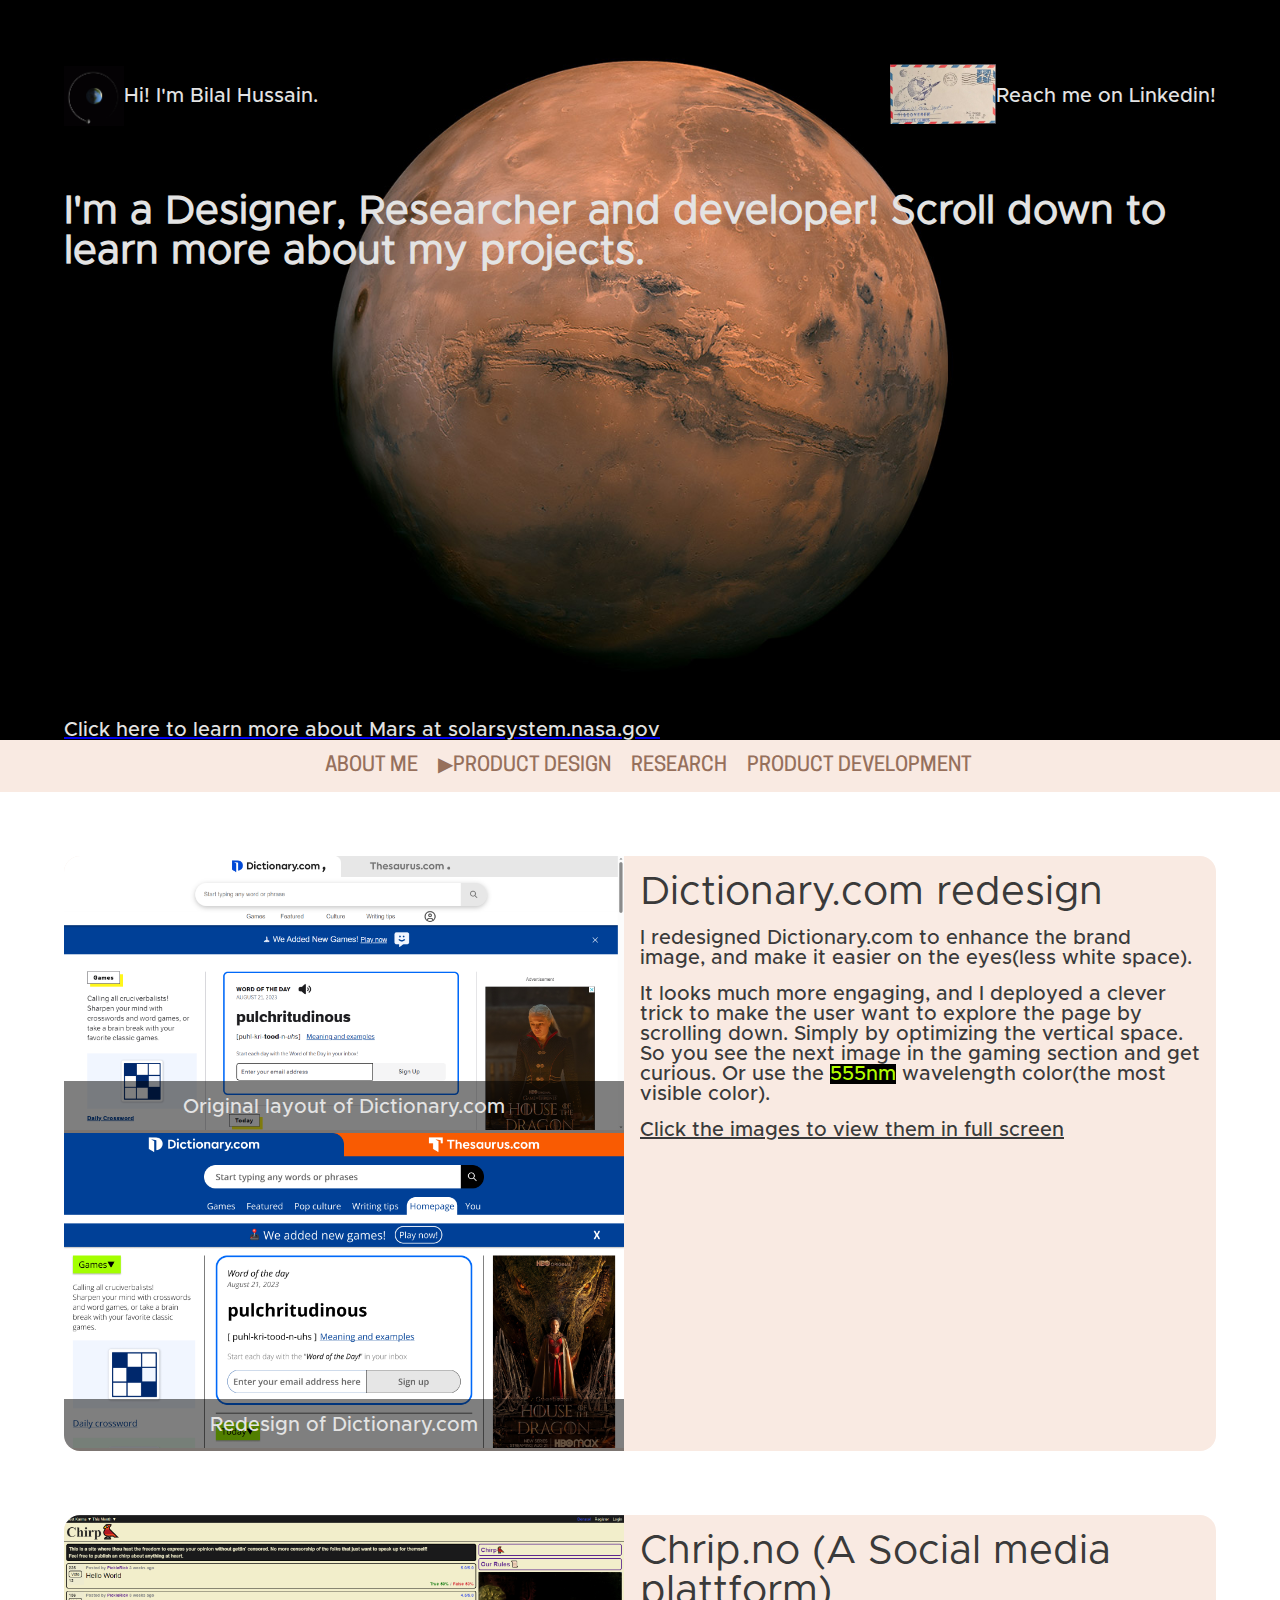
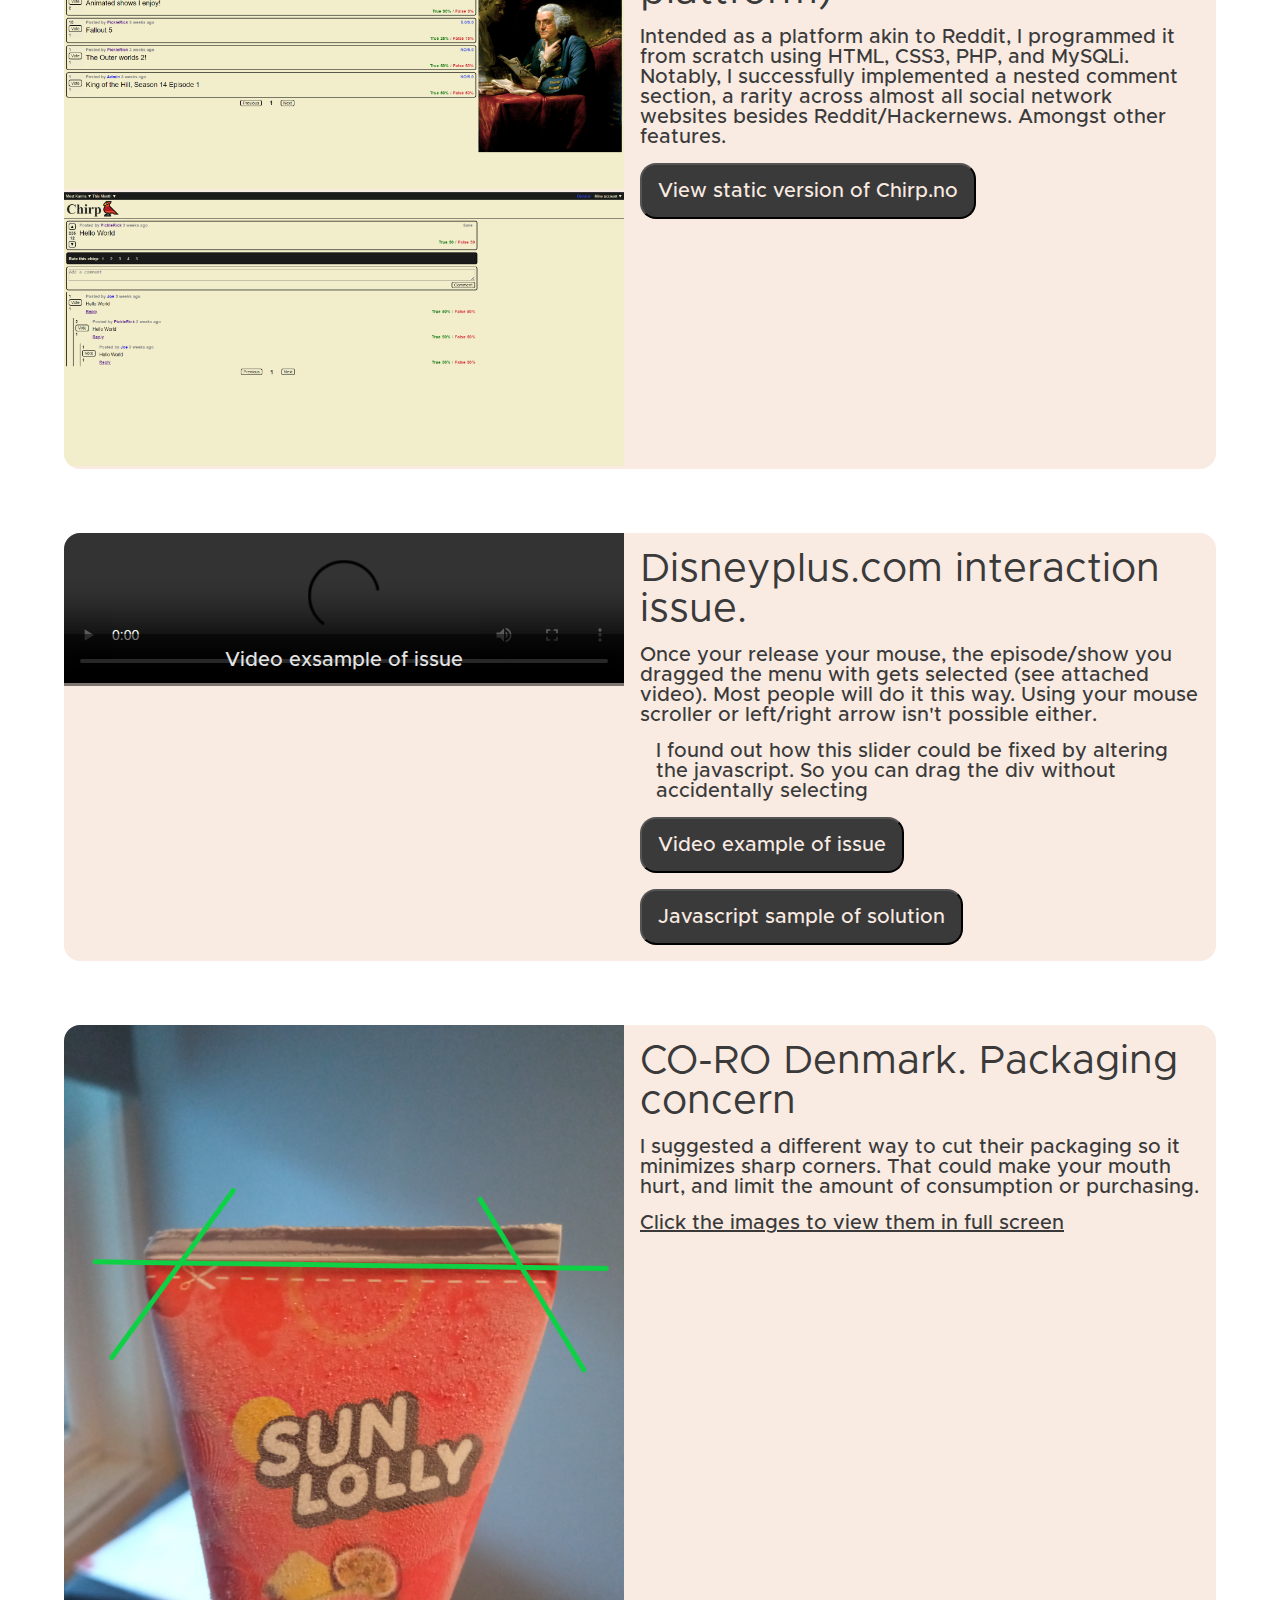
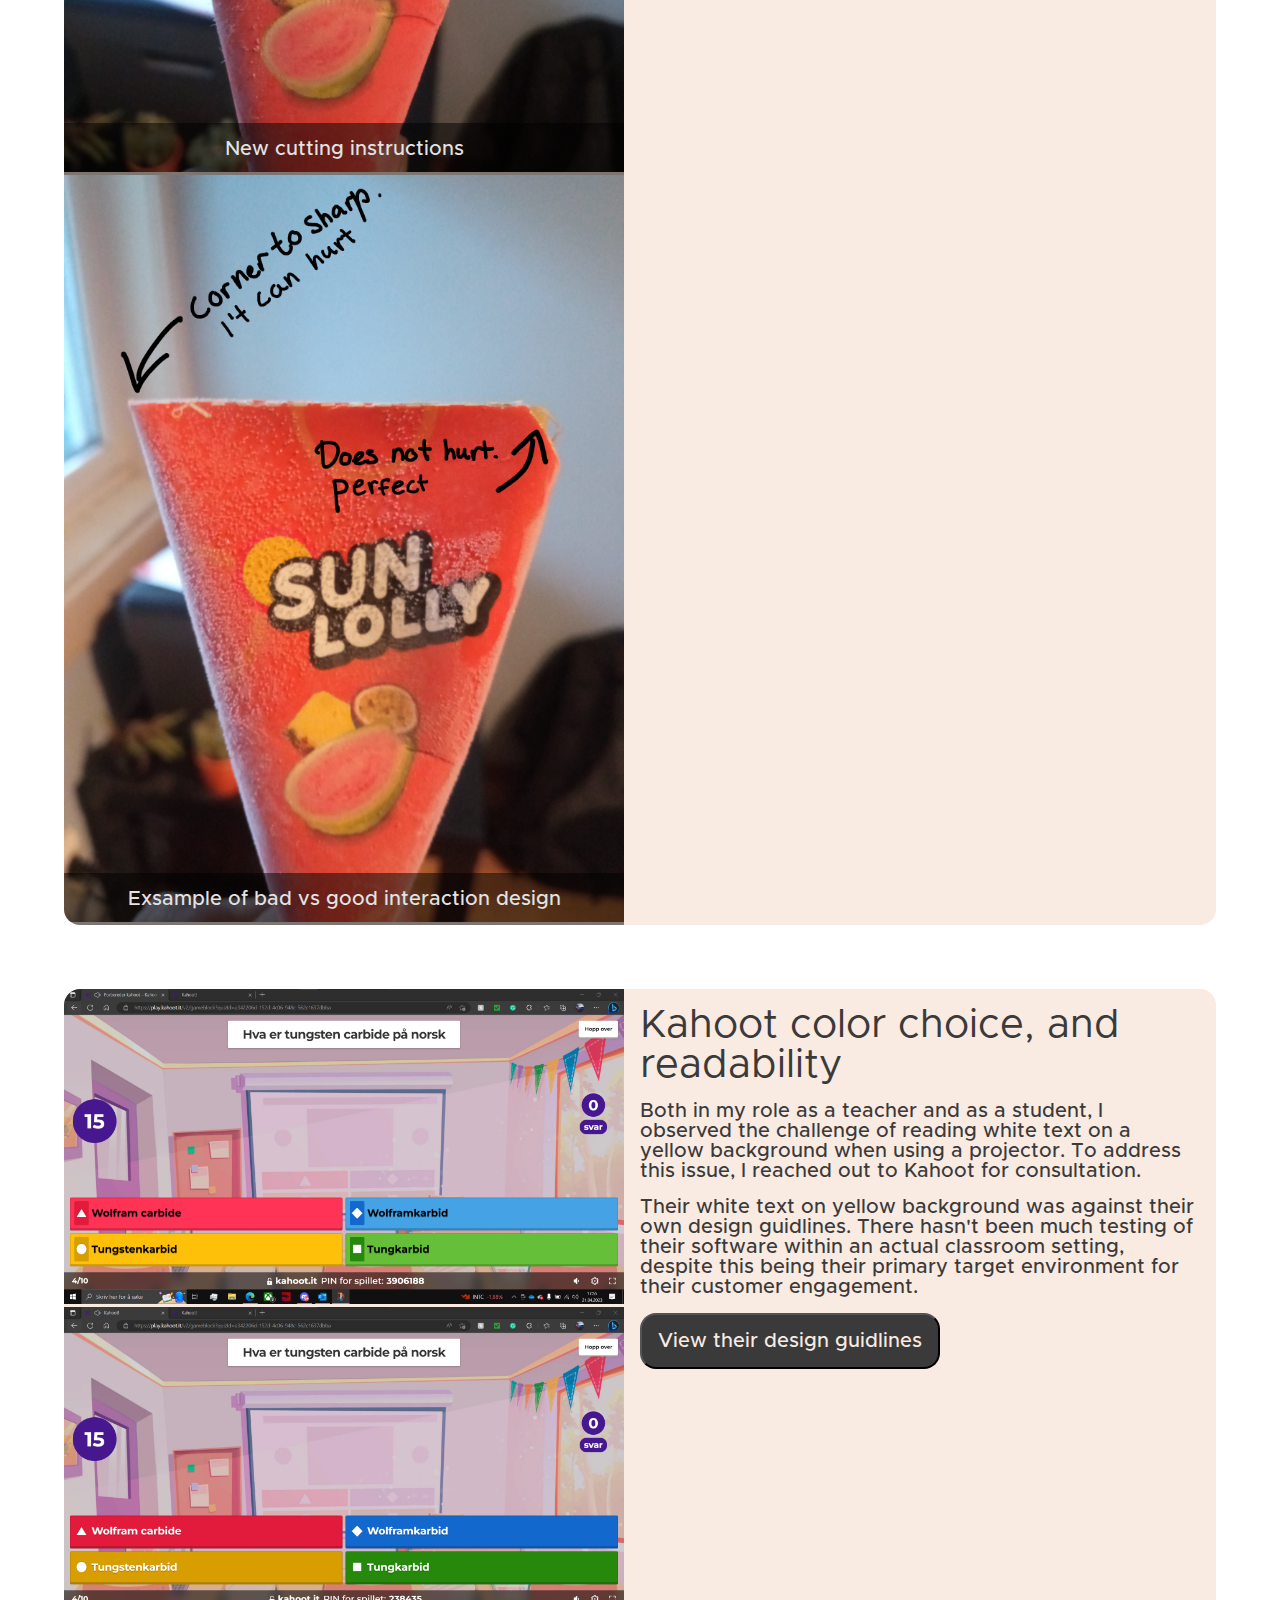
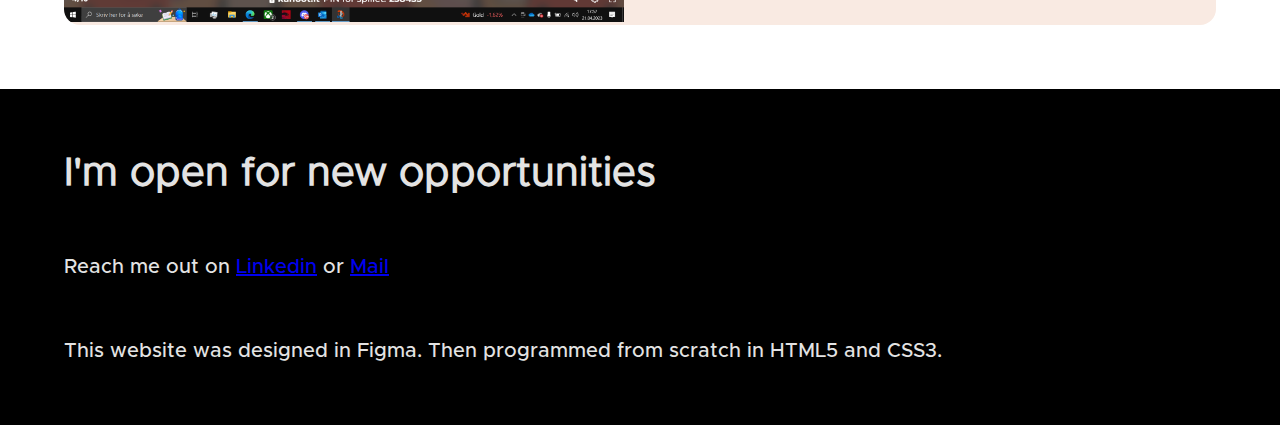
==== ProductDesign/index.html @ 2092c47c "Add files via upload" ====
<!DOCTYPE html>

<html>
    <head>
        <title>Bilal Hussain • Designer, Researcher and developer!</title>

        <link rel="icon" href="../img/S.svg" alt="Smart inc Logo"/>
        <meta name="viewport" content="width=device-width, initial-scale=1.0">
        <link href="../style/style1.css" rel="stylesheet" type="text/css">
    </head>

    <body>

        <!-- desktop -->

        <section class="mars">
            <img  class="mars" src="../img/marshero.jpg">
            <div class="greet">
                <a href="https://solarsystem.nasa.gov/planets/mars/overview/">
                    <p class="inf">Click here to learn more about Mars at solarsystem.nasa.gov</p>
                </a>
            </div>
            <nav class="menu">
                <ul class="inline">
                    <li class="inline"><a href="../index.html">About me</a></li>
                    <li class="inline"><a href="../ProductDesign/index.html">▶Product design</a></li>
                    <li class="inline"><a href="../Research/index.html">Research</a></li>
                    <li class="inline"><a href="../ProductDevelopment/index.html">Product development</a></li>
                </ul>
            </nav>
            <section class="main">
                <div class="article">
                    <div class="split">
                        <div class="container">
                            <a href="../img/Dic.png"><img class="resize" src="../img/Dic.png"></a>
                            <div class="overlay"><p class="greet">Original layout of Dictionary.com</p></div>
                        </div>
                        <div class="container">
                            <a href="../img/Dicown.png"><img class="resize" src="../img/Dicown.png"></a>
                            <div class="overlay"><p class="greet">Redesign of Dictionary.com</p></div>
                        </div>
                    </div>
                    <div class="subarticle">
                        <p class="title">Dictionary.com redesign</p>
                        <p class="article">I redesigned Dictionary.com to enhance the brand image, and make it easier on the eyes(less white space).</p>
                        <p class="article">It looks much more engaging, and I deployed a clever trick to make the user want to explore the page by scrolling down. Simply by optimizing the vertical space. So you see the next image in the gaming section and get curious. Or use the <span style="color:#b3ff00; background-color: black;">555nm</span> wavelength color(the most visible color).</p>
                        <p class="article" style="text-decoration: underline;">Click the images to view them in full screen</p>
                    </div>
                </div>
                <div class="article">
                    <div class="split">
                        <a href="../img/chirp.png"><img class="resize" src="../img/chirp.png"></a>
                        <a href="../img/chirpC.png"><img class="resize" src="../img/chirpC.png"></a>
                    </div>
                    <div class="subarticle">
                        <p class="title">Chrip.no (A Social media plattform)</p>
                        <p class="article">Intended as a platform akin to Reddit, I programmed it from scratch using HTML, CSS3, PHP, and MySQLi. Notably, I successfully implemented a nested comment section, a rarity across almost all social network websites besides Reddit/Hackernews. Amongst other features.</p>
                        <button class="article" onclick="window.location.href='chirp/index.html';">View static version of Chirp.no</button>
                    </div>
                </div>
                <div class="article">
                    <div class="split">
                        <div class="container">
                            <video class="resize" controls><source src="../img/disney.mp4" type="video/mp4"></video>
                            <div class="overlay"><p class="greet">Video exsample of issue</p></div>
                        </div>
                    </div>
                    <div class="subarticle">
                        <p class="title">Disneyplus.com interaction issue.</p>
                        <p class="article">Once your release your mouse, the episode/show you dragged the menu with gets selected (see attached video). Most people will do it this way. Using your mouse scroller or left/right arrow isn't possible either.</p>
                        <p class="article" style="padding-left: 16px;">I found out how this slider could be fixed by altering the javascript. So you can drag the div without accidentally selecting</p>
                        <button class="article" onclick="window.location.href='../img/disney.mp4';">Video example of issue</button>
                        <button class="article" onclick="window.location.href='https://jsfiddle.net/g22caks6/15/';">Javascript sample of solution</button>
                    </div>
                </div>
                <div class="article">
                    <div class="split">
                        <div class="container">
                            <a href="../img/Uncut.jpg"><img class="resize" src="../img/Uncut.jpg"></a>
                            <div class="overlay"><p class="greet">New cutting instructions</p></div>
                        </div>
                        <div class="container">
                            <a href="../img/Cut.jpg"><img class="resize" src="../img/Cut.jpg"></a>
                            <div class="overlay"><p class="greet">Exsample of bad vs good interaction design</p></div>
                        </div>
                    </div>
                    <div class="subarticle">
                        <p class="title">CO-RO Denmark. Packaging concern</p>
                        <p class="article">I suggested a different way to cut their packaging so it minimizes sharp corners. That could make your mouth hurt, and limit the amount of consumption or purchasing.</p>
                        <p class="article" style="text-decoration: underline;">Click the images to view them in full screen</p>
                    </div>
                </div>
                <div class="article">
                    <div class="split">
                        <a href="../img/BlackText.png"><img class="resize" src="../img/BlackText.png"></a>
                        <a href="../img/WhiteText.png"><img class="resize" src="../img/WhiteText.png"></a>
                    </div>
                    <div class="subarticle">
                        <p class="title">Kahoot color choice, and readability</p>
                        <p class="article">Both in my role as a teacher and as a student, I observed the challenge of reading white text on a yellow background when using a projector. To address this issue, I reached out to Kahoot for consultation.</p>
                        <p class="article">Their white text on yellow background was against their own design guidlines. There hasn't been much testing of their software within an actual classroom setting, despite this being their primary target environment for their customer engagement.</p>
                        <button class="article" onclick="window.location.href='https://kahoot.com/files/2017/08/Kahoot-BrandGuide-July2019.pdf';">View their design guidlines</button>
                    </div>
                </div>
            </section>
            <footer class="footer">
                <h1 class="greet">I'm open for new opportunities</h1>
                <p class="greet">Reach me out on <a href="https://www.linkedin.com/in/bilalhussain125/?locale=en_US">Linkedin</a> or <a href="mailto:bilalhussain5008@gmail.com">Mail</a></p>      
                <p class="greet">This website was designed in Figma. Then programmed  from scratch in HTML5 and CSS3.  </p>
            </footer>
        </section>

        <!-- mobile -->

        <!-- mobile end -->

        <header class="main">
            <div style="display: flex; align-items: center; justify-content: space-between;">
                <div style="display: flex; align-items: center;">
                    <img class="header" src="../img/earth-revolve.gif">
                    <p class="greet">Hi! I'm Bilal Hussain.</p>
                </div>
                <div style="display: flex; align-items: center;">
                    <a href="https://www.linkedin.com/in/bilalhussain125/?locale=en_US">
                        <img class="header" src="../img/outer-space-mail.jpg">
                    </a>
                    <a href="https://www.linkedin.com/in/bilalhussain125/?locale=en_US">
                        <p class="greet" style="float: right;">Reach me on Linkedin!</p>
                    </a>
                </div>
            </div>
            <div>
                <h1 class="greet">I'm a Designer, Researcher and developer! Scroll down to learn more about my projects.</h1>
            </div>
        </header>

    </body>

</html>
---- style/style1.css ----
/* 
html5doctor.com Reset Stylesheet
v1.6.1
Last Updated: 2010-09-17
Author: Richard Clark - http://richclarkdesign.com 
Twitter: @rich_clark
*/

html, body, div, span, object, iframe,
h1, h2, h3, h4, h5, h6, p, blockquote, h1,
abbr, address, cite, code,
del, dfn, em, img, ins, kbd, q, samp,
small, strong, sub, sup, var,
b, i,
dl, dt, dd, ol, ul, li,
fieldset, form, label, legend,
table, caption, tbody, tfoot, thead, tr, th, td,
article, aside, canvas, details, figcaption, figure, 
footer, header, hgroup, menu, nav, section, summary,
time, mark, audio, video {
    margin:0;
    padding:0;
    border:0;
    outline:0;
    font-size:100%;
    vertical-align:baseline;
    background:transparent;
}

body {
    line-height:1;
}

* {
    margin: 0;
    padding: 0;
}

article,aside,details,figcaption,figure,
footer,header,hgroup,menu,nav,section { 
    display:block;
}

nav ul {
    list-style:none;
}

blockquote, q {
    quotes:none;
}

blockquote:before, blockquote:after,
q:before, q:after {
    content:'';
    content:none;
}

a {
    margin:0;
    padding:0;
    font-size:100%;
    vertical-align:baseline;
    background:transparent;
}

div.postarea{
    word-break: break-word;
}

textarea {
    line-height: 1.2;
    font-size: 11px;
}

/* scrollbar */

/* width */
::-webkit-scrollbar {
    width: 10px;
    height: 10px;
}
  
/* Track */
::-webkit-scrollbar-track {
    background: #f1f1f1; 
}
   
/* Handle */
::-webkit-scrollbar-thumb {
    background: #888; 
}
  
/* Handle on hover */
::-webkit-scrollbar-thumb:hover {
    background: #1A1A1B; 
}

/* change colours to suit your needs */
mark {
    background-color:#F2eecb;
    color:#1A1A1B; 
    font-style:italic;
    font-weight:bold;
}

del {
    text-decoration: line-through;
}

abbr[title], dfn[title] {
    border-bottom:1px dotted;
    cursor:help;
}

table {
    border-collapse:collapse;
    border-spacing:0;
}

/* change border colour to suit your needs */
hr {
    display:block;
    height:1px;
    border:0;   
    border-top:1px solid #F2eecb;
    margin:1em 0;
    padding:0;
}

input, select {
    vertical-align:middle;
}

/* my code */

body {
    background-color: black;
}

/*section*/

section.mars {
    width: 100%;
    position: absolute;
    z-index: -1;
    max-height: 100vh;

    display: flex;
    flex-direction: column;
    justify-content: space-between;
}

div.greet{
    padding-left: 64px;
    padding-right: 64px;

    @media only screen and (max-width: 1050px) {
    padding-left: 16px;
    padding-right: 16px;
    }
}

img.mars {
    display: block;
    max-height: auto;
    max-width: auto;
}

/* nav */

nav.menu {
    background-color: #f9eae2;
    padding: 16px;
    @media only screen and (max-width: 1050px) {
        padding: 0px;
    }
    
}

ul.inline {
    text-align: center;
    @media only screen and (max-width: 1050px) {
        text-align: left;
    }
}

li.inline {
    display: inline;
    padding-left: 16px;
    @media only screen and (max-width: 1050px) {
        display:list-item;
        padding-top: 8px;
        padding-bottom: 8px;
    }
}

section.main {
    background-color: white;
    padding: 64px;
    display: flex;
    flex-direction: column;
    justify-content: space-between;
    row-gap: 64px;

    @media only screen and (max-width: 1050px) {
        padding: 16px;
        row-gap: 16px;
    }
}

section.main div.subarticle {
    width: 100%;

    @media only screen and (max-width: 1050px) {
        width: auto;
    }    
}

img.resize {
    width: 100%;
}

video.resize {
    width: 100%;
}

div.split{
    display: flex;
    flex-direction: column;
    width: 100%;
}

div.article {
    display: flex;
    flex-direction: row;
    background-color: #f9eae2;
    border-radius: 16px;
    overflow: hidden;
    max-width: 100%;

    @media only screen and (max-width: 1050px) {
        flex-direction: column;
    }
}

div.subarticle {
    width: 100%;
    padding: 16px;
    display: flex;
    flex-direction: column;
    gap: 16px;
}

/* header*/

header.main {
    padding: 64px;
    display: flex;
    flex-direction: column;
    justify-content: space-between;
    row-gap: 64px;

    @media only screen and (max-width: 1050px) {
        padding: 16px;
        row-gap: 16px;
    }
}

img.header {
    height: 60px;
    @media only screen and (max-width: 1050px) {
        display: none;
    }
}

/* footer */

footer.footer {
    display: flex;
    flex-direction: column;
    padding: 64px;
    row-gap: 64px;

    @media only screen and (max-width: 1050px) {
        display: flex;
        flex-direction: column;
        padding: 32px;
        row-gap: 32px;
    }
}

/* text */

@font-face {
    font-family: Oppen;
    src: url(../text/CooperHewitt-Medium.otf);
}
@font-face {
    font-family: MetM;
    src: url(../text/Metropolis-Medium.otf);
}
@font-face {
    font-family: MetR;
    src: url(../text/Metropolis-Regular.otf);
}
@font-face {
    font-family: Nasa;
    src: url(../text/nasalization-rg.otf);
}

h1.greet {
    font-size: 40px;
    font-family: MetR, Arial, Helvetica, sans-serif;
    color: #E3E3E3;
    
    text-decoration: none;

    @media only screen and (max-width: 1050px) {
        font-size: 25px;
    }
}

p.greet {
    font-size: 20px;
    font-family: MetM, Arial, Helvetica, sans-serif;
    color: #E3E3E3;
    
    text-decoration: none;

    @media only screen and (max-width: 1050px) {
        font-size: 14px;
    }
}

p.inf {
    font-size: 20px;
    font-family: MetM, Arial, Helvetica, sans-serif;
    color: #E3E3E3;
    
    text-decoration: none;

    @media only screen and (max-width: 1050px) {
        font-size: 10px;
    }
}

ul.inline a {
    font-size: 20px;
    font-family: Oppen ,Arial, Helvetica, sans-serif;
    color: #96705c;
    text-transform: uppercase;
    text-decoration:none;

    @media only screen and (max-width: 1050px) {
        font-size: 14px;
    }
}

/* text article*/

p.article {
    font-size: 20px;
    font-family: MetM, Arial, Helvetica, sans-serif;
    color: #3a3a3a;
    
    text-decoration: none;

    @media only screen and (max-width: 1050px) {
        font-size: 14px;
    }
}

p.title {
    font-size: 40px;
    font-family: MetR, Arial, Helvetica, sans-serif;
    color: #3a3a3a;
    
    text-decoration: none;

    @media only screen and (max-width: 1050px) {
        font-size: 25px;
    }
}

button.article {
    font-size: 20px;
    font-family: MetM, Arial, Helvetica, sans-serif;
    color: #f9eae2;
    background-color: #3a3a3a;
    padding: 16px;
    border-radius: 16px;
    width: fit-content;
    
    text-decoration: none;

    @media only screen and (max-width: 1050px) {
        font-size: 14px;
        padding: 8px;
        border-radius: 8px;
    }
}

button:hover {
    cursor: crosshair;
}

/*overlay*/

.overlay {
    position: absolute; 
    bottom: 0; 
    background: rgb(0, 0, 0);
    background: rgba(0, 0, 0, 0.5); /* Black see-through */ 
    width: -webkit-fill-available;
    transition: .25s ease;
    opacity:0;
    padding: 16px;
    text-align: center;
    overflow: hidden;
}
  
.container:hover .overlay {
    opacity: -1;
}

.container .overlay {
    opacity: 1;
}

.container {
    position: relative;
    overflow: hidden;
}
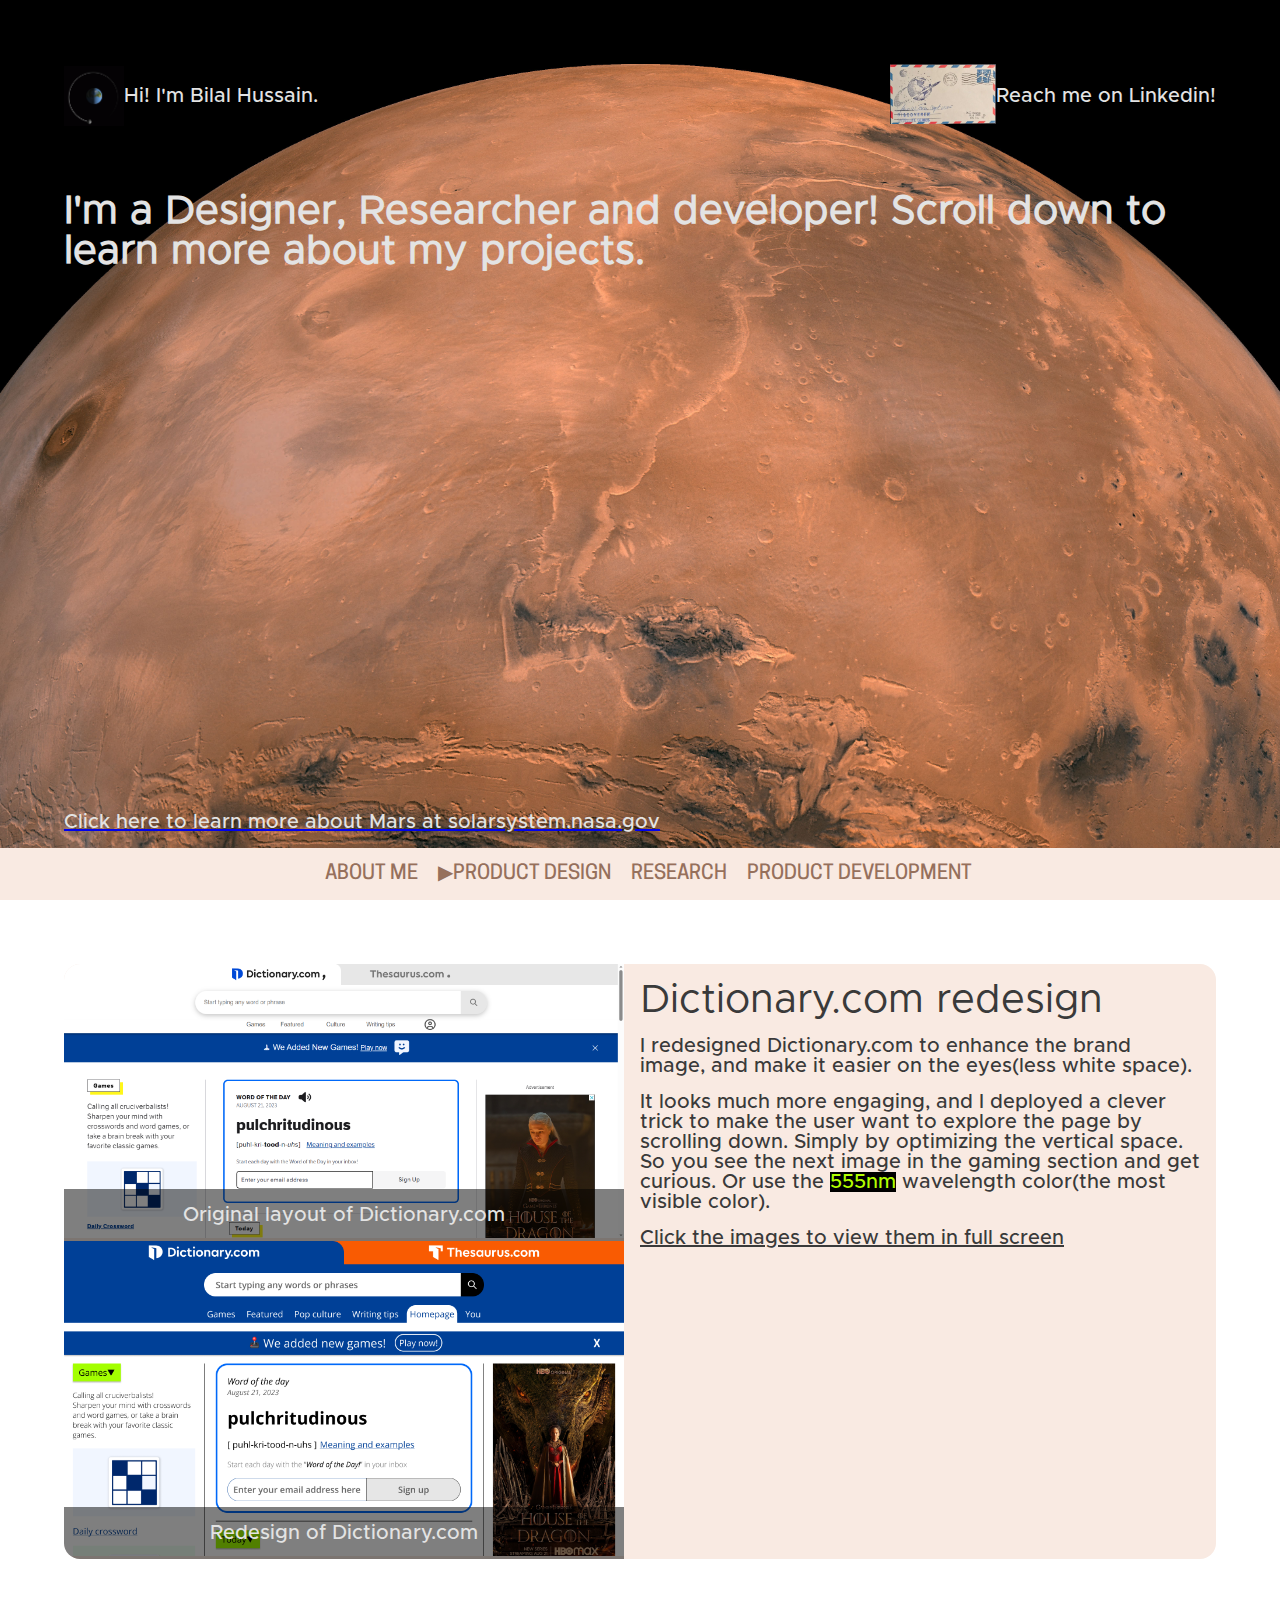
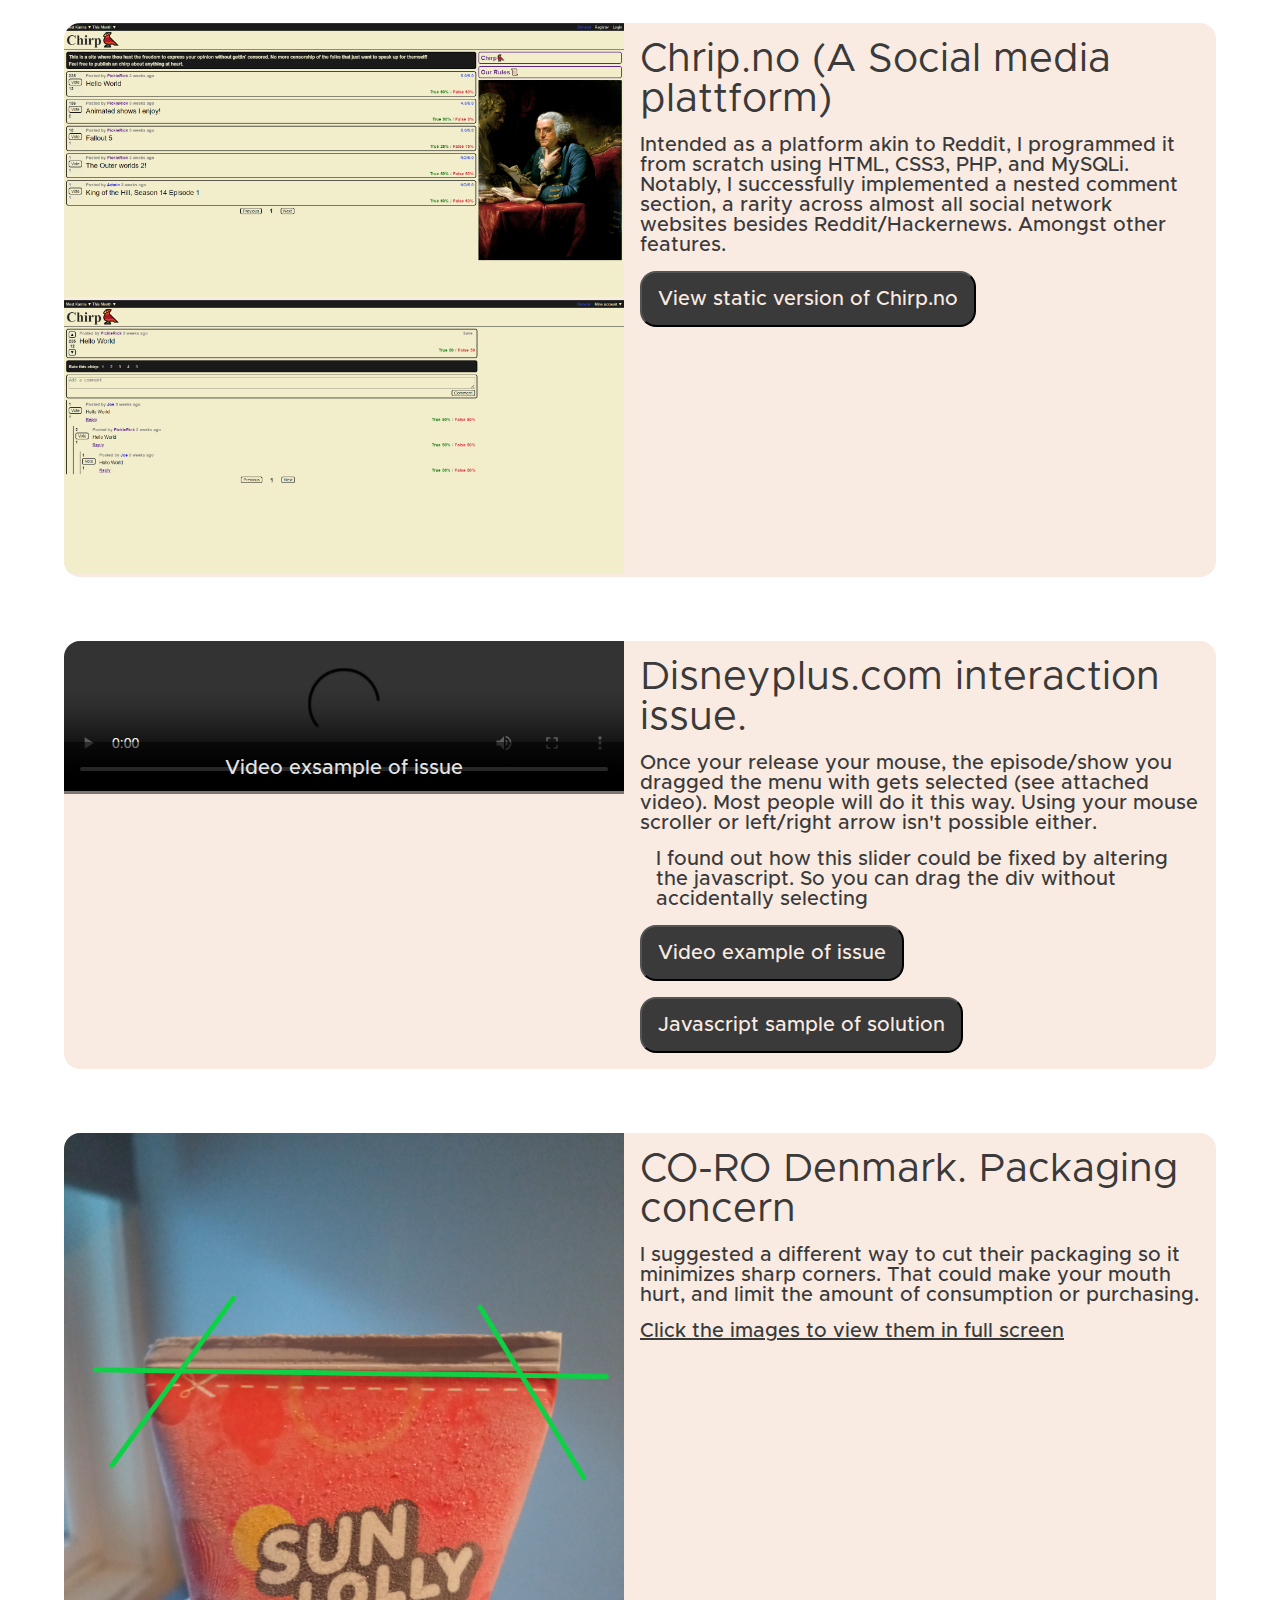
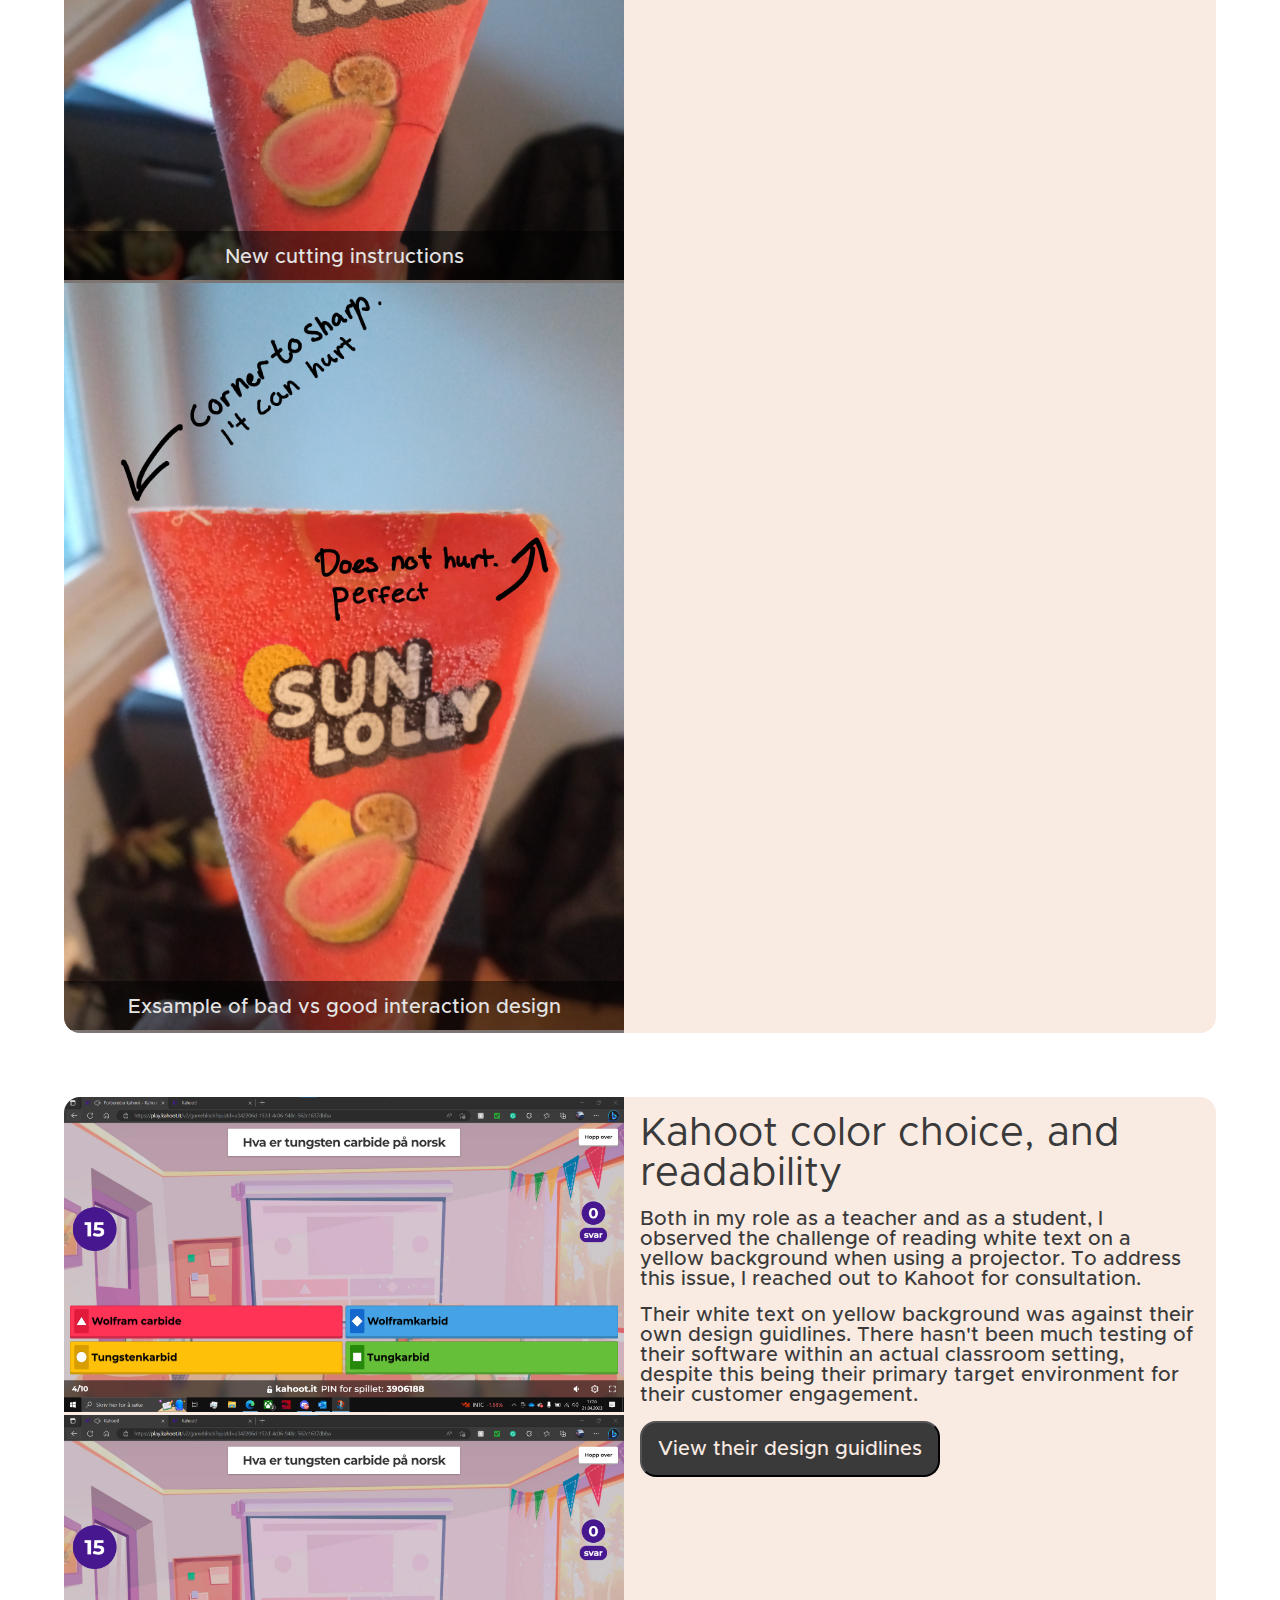
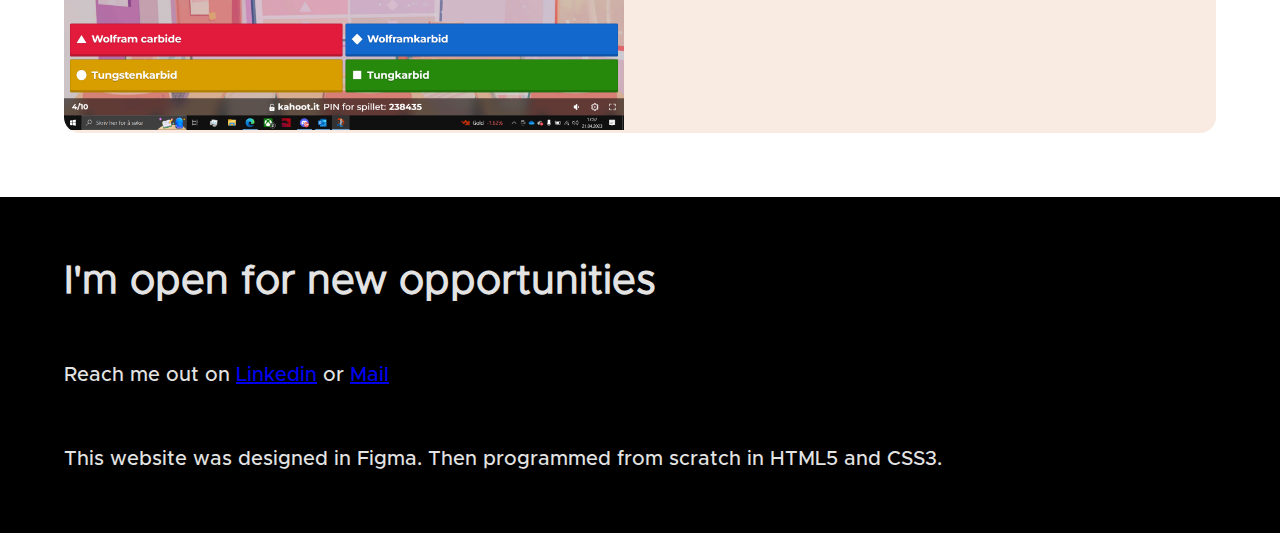
==== commit d7bc413c: "Add files via upload" ====
--- a/ProductDesign/index.html
+++ b/ProductDesign/index.html
@@ -14,20 +14,43 @@
         <!-- desktop -->
 
         <section class="mars">
-            <img  class="mars" src="../img/marshero.jpg">
-            <div class="greet">
-                <a href="https://solarsystem.nasa.gov/planets/mars/overview/">
-                    <p class="inf">Click here to learn more about Mars at solarsystem.nasa.gov</p>
-                </a>
+            <div class="mars">
+                <header class="main">
+                    <div style="display: flex; align-items: center; justify-content: space-between;">
+                        <div style="display: flex; align-items: center;">
+                            <img class="header" src="../img/earth-revolve.gif">
+                            <p class="greet">Hi! I'm Bilal Hussain.</p>
+                        </div>
+                        <div style="display: flex; align-items: center;">
+                            <a href="https://www.linkedin.com/in/bilalhussain125/?locale=en_US">
+                                <img class="header" src="../img/outer-space-mail.jpg">
+                            </a>
+                            <a href="https://www.linkedin.com/in/bilalhussain125/?locale=en_US">
+                                <p class="greet" style="float: right;">Reach me on Linkedin!</p>
+                            </a>
+                        </div>
+                    </div>
+                    <div>
+                        <h1 class="greet">I'm a Designer, Researcher and developer! Scroll down to learn more about my projects.</h1>
+                    </div>
+                </header>
+                <div class="martian">
+
+                </div>
+                <div class="greet">
+                    <a href="https://solarsystem.nasa.gov/planets/mars/overview/">
+                        <p class="inf">Click here to learn more about Mars at solarsystem.nasa.gov</p>
+                    </a>
+                </div>
+                <nav class="menu">
+                    <ul class="inline">
+                        <li class="inline"><a href="../index.html">About me</a></li>
+                        <li class="inline"><a href="../ProductDesign/index.html">▶Product design</a></li>
+                        <li class="inline"><a href="../Research/index.html">Research</a></li>
+                        <li class="inline"><a href="../ProductDevelopment/index.html">Product development</a></li>
+                    </ul>
+                </nav>
             </div>
-            <nav class="menu">
-                <ul class="inline">
-                    <li class="inline"><a href="../index.html">About me</a></li>
-                    <li class="inline"><a href="../ProductDesign/index.html">▶Product design</a></li>
-                    <li class="inline"><a href="../Research/index.html">Research</a></li>
-                    <li class="inline"><a href="../ProductDevelopment/index.html">Product development</a></li>
-                </ul>
-            </nav>
             <section class="main">
                 <div class="article">
                     <div class="split">
@@ -110,29 +133,9 @@
             </footer>
         </section>
 
-        <!-- mobile -->
-
-        <!-- mobile end -->
-
-        <header class="main">
-            <div style="display: flex; align-items: center; justify-content: space-between;">
-                <div style="display: flex; align-items: center;">
-                    <img class="header" src="../img/earth-revolve.gif">
-                    <p class="greet">Hi! I'm Bilal Hussain.</p>
-                </div>
-                <div style="display: flex; align-items: center;">
-                    <a href="https://www.linkedin.com/in/bilalhussain125/?locale=en_US">
-                        <img class="header" src="../img/outer-space-mail.jpg">
-                    </a>
-                    <a href="https://www.linkedin.com/in/bilalhussain125/?locale=en_US">
-                        <p class="greet" style="float: right;">Reach me on Linkedin!</p>
-                    </a>
-                </div>
-            </div>
-            <div>
-                <h1 class="greet">I'm a Designer, Researcher and developer! Scroll down to learn more about my projects.</h1>
-            </div>
-        </header>
+        <div class="marsphoto">
+            <img src="../img/marshero.jpg" class="mars">
+        </div>
 
     </body>
 
--- a/style/style1.css
+++ b/style/style1.css
@@ -29,9 +29,6 @@
 
 body {
     line-height:1;
-}
-
-* {
     margin: 0;
     padding: 0;
 }
@@ -142,28 +139,56 @@
 section.mars {
     width: 100%;
     position: absolute;
-    z-index: -1;
-    max-height: 100vh;
 
     display: flex;
     flex-direction: column;
     justify-content: space-between;
 }
 
+div.mars {
+    min-height: 100vh;
+    overflow: auto;
+
+    display: flex;
+    flex-direction: column;
+    justify-content: space-between;
+    box-sizing: inherit;
+}
+
 div.greet{
+    flex: 0 0 auto;
+    padding-top: 16px;
+    padding-bottom: 16px;
     padding-left: 64px;
     padding-right: 64px;
 
     @media only screen and (max-width: 1050px) {
+    padding-top: 16px;
+    padding-bottom: 16px;
     padding-left: 16px;
     padding-right: 16px;
     }
 }
 
+div.martian {
+    flex: 1 0 auto;
+}
+
+div.marsphoto {
+    overflow: hidden;
+    display: flex;
+    flex-direction: column;
+    align-items: center;
+    justify-content: center;
+    padding-top: 64px;
+
+    @media only screen and (max-width: 1050px) {
+        padding-top: 16px;
+    }
+}
 img.mars {
-    display: block;
-    max-height: auto;
-    max-width: auto;
+    z-index: -1;
+    height: 175vh;
 }
 
 /* nav */
@@ -254,6 +279,7 @@
 /* header*/
 
 header.main {
+    
     padding: 64px;
     display: flex;
     flex-direction: column;
@@ -328,7 +354,7 @@
     text-decoration: none;
 
     @media only screen and (max-width: 1050px) {
-        font-size: 14px;
+        font-size: 15px;
     }
 }
 
@@ -340,7 +366,7 @@
     text-decoration: none;
 
     @media only screen and (max-width: 1050px) {
-        font-size: 10px;
+        font-size: 11px;
     }
 }
 
@@ -352,7 +378,7 @@
     text-decoration:none;
 
     @media only screen and (max-width: 1050px) {
-        font-size: 14px;
+        font-size: 15px;
     }
 }
 
@@ -366,7 +392,7 @@
     text-decoration: none;
 
     @media only screen and (max-width: 1050px) {
-        font-size: 14px;
+        font-size: 15px;
     }
 }
 
@@ -394,7 +420,7 @@
     text-decoration: none;
 
     @media only screen and (max-width: 1050px) {
-        font-size: 14px;
+        font-size: 15px;
         padding: 8px;
         border-radius: 8px;
     }
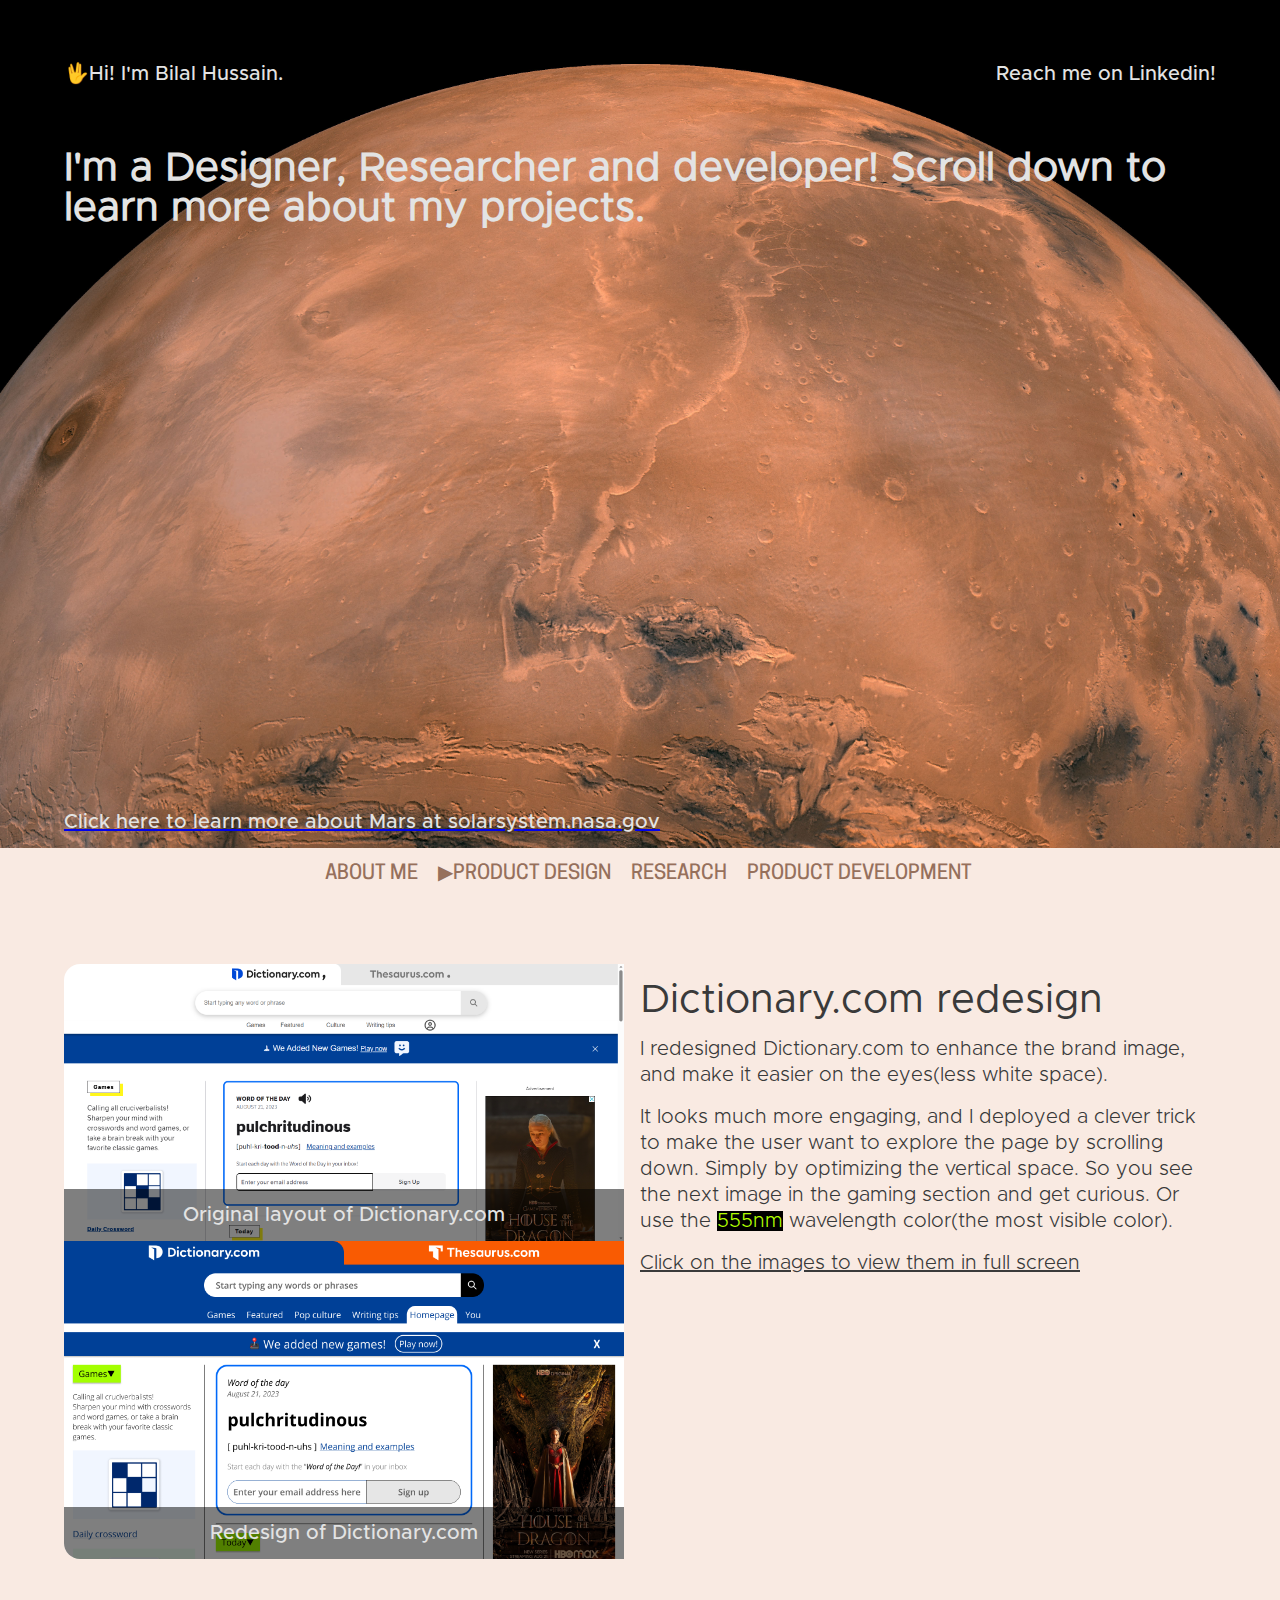
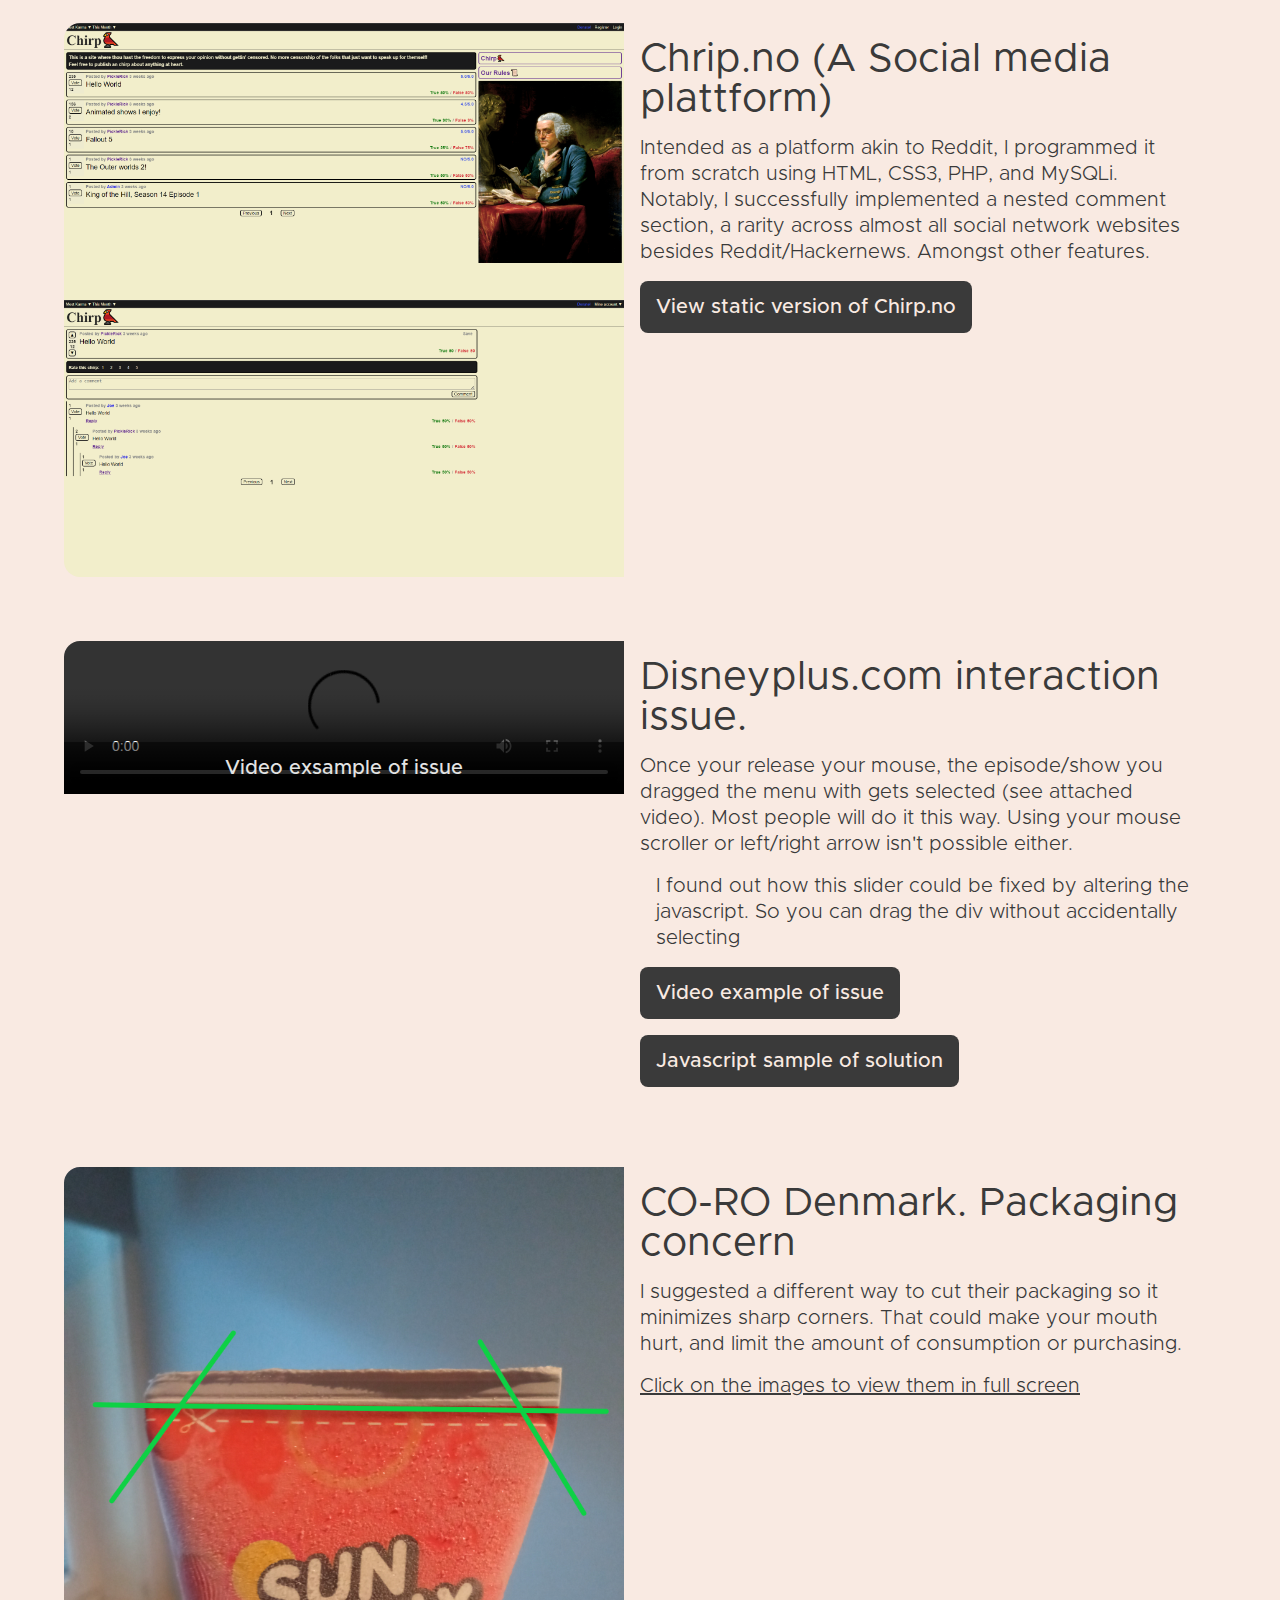
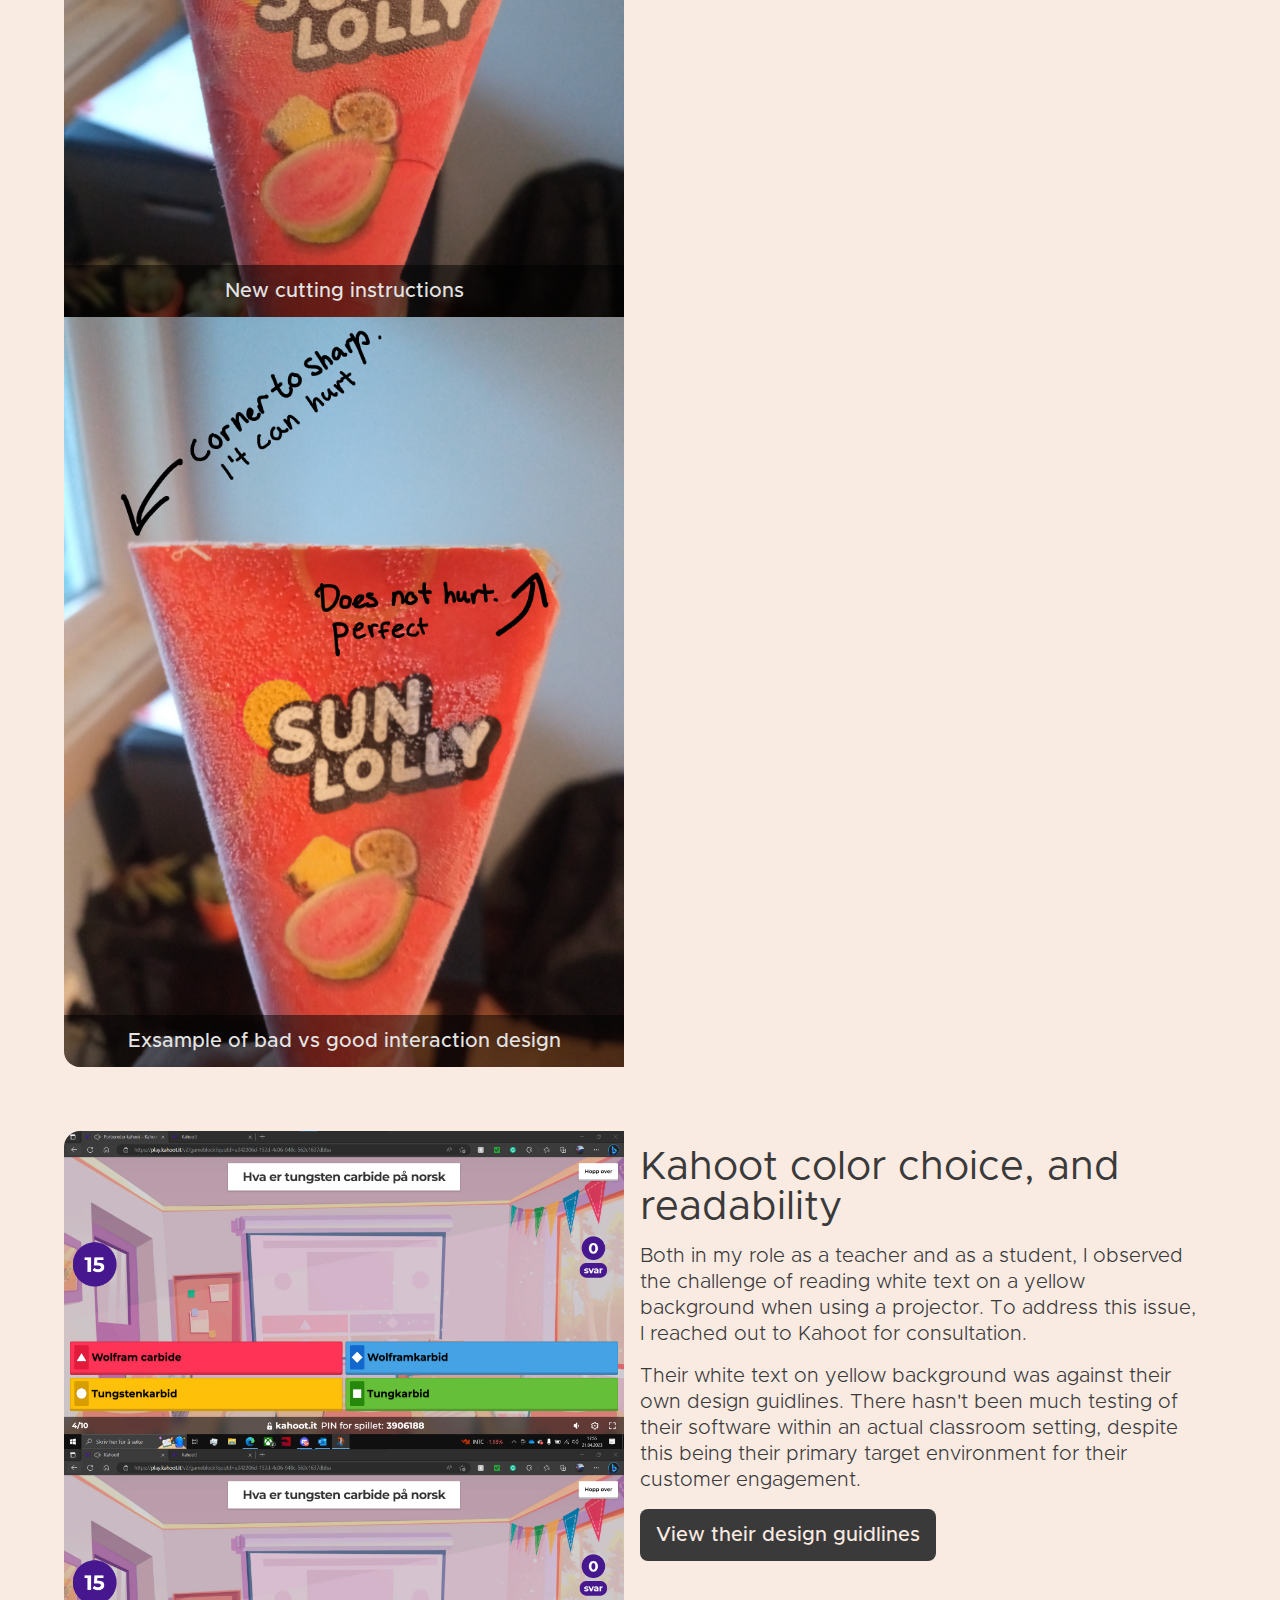
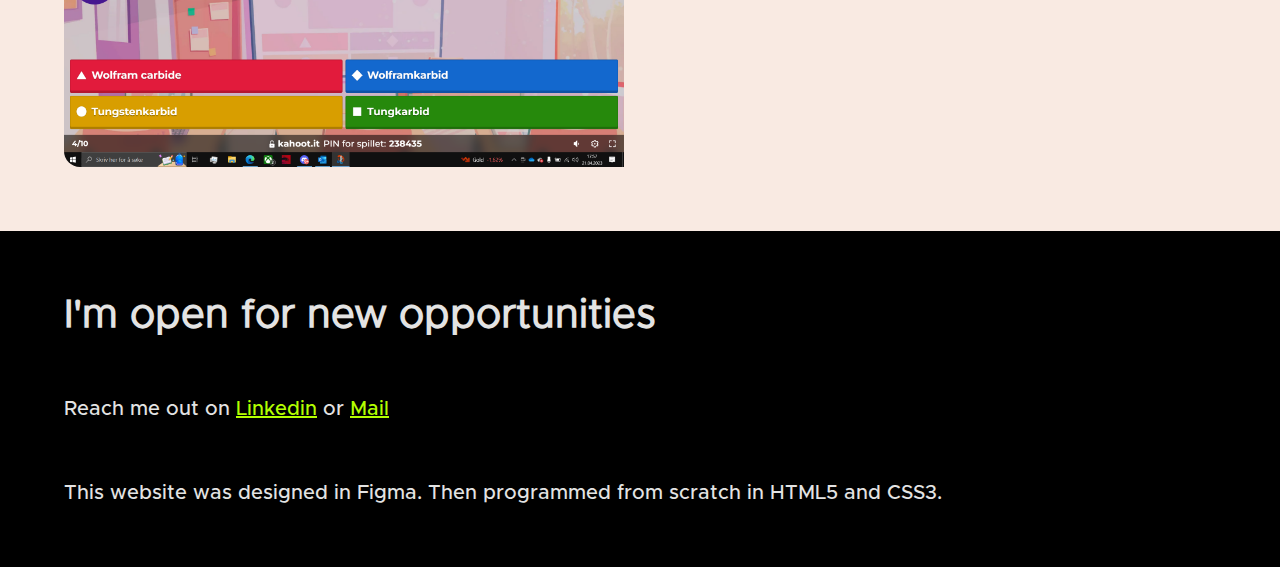
==== commit 83171947: "Add files via upload" ====
--- a/ProductDesign/index.html
+++ b/ProductDesign/index.html
@@ -18,13 +18,9 @@
                 <header class="main">
                     <div style="display: flex; align-items: center; justify-content: space-between;">
                         <div style="display: flex; align-items: center;">
-                            <img class="header" src="../img/earth-revolve.gif">
-                            <p class="greet">Hi! I'm Bilal Hussain.</p>
+                            <p class="greet">🖖Hi! I'm Bilal Hussain.</p>
                         </div>
                         <div style="display: flex; align-items: center;">
-                            <a href="https://www.linkedin.com/in/bilalhussain125/?locale=en_US">
-                                <img class="header" src="../img/outer-space-mail.jpg">
-                            </a>
                             <a href="https://www.linkedin.com/in/bilalhussain125/?locale=en_US">
                                 <p class="greet" style="float: right;">Reach me on Linkedin!</p>
                             </a>
@@ -67,7 +63,7 @@
                         <p class="title">Dictionary.com redesign</p>
                         <p class="article">I redesigned Dictionary.com to enhance the brand image, and make it easier on the eyes(less white space).</p>
                         <p class="article">It looks much more engaging, and I deployed a clever trick to make the user want to explore the page by scrolling down. Simply by optimizing the vertical space. So you see the next image in the gaming section and get curious. Or use the <span style="color:#b3ff00; background-color: black;">555nm</span> wavelength color(the most visible color).</p>
-                        <p class="article" style="text-decoration: underline;">Click the images to view them in full screen</p>
+                        <p class="article" style="text-decoration: underline;">Click on the images to view them in full screen</p>
                     </div>
                 </div>
                 <div class="article">
@@ -110,7 +106,7 @@
                     <div class="subarticle">
                         <p class="title">CO-RO Denmark. Packaging concern</p>
                         <p class="article">I suggested a different way to cut their packaging so it minimizes sharp corners. That could make your mouth hurt, and limit the amount of consumption or purchasing.</p>
-                        <p class="article" style="text-decoration: underline;">Click the images to view them in full screen</p>
+                        <p class="article" style="text-decoration: underline;">Click on the images to view them in full screen</p>
                     </div>
                 </div>
                 <div class="article">
--- a/style/style1.css
+++ b/style/style1.css
@@ -146,7 +146,7 @@
 }
 
 div.mars {
-    min-height: 100vh;
+    min-height: 100dvh;
     overflow: auto;
 
     display: flex;
@@ -220,7 +220,7 @@
 }
 
 section.main {
-    background-color: white;
+    background:#f9eae2;
     padding: 64px;
     display: flex;
     flex-direction: column;
@@ -243,10 +243,12 @@
 
 img.resize {
     width: 100%;
+    min-height: 100%;
 }
 
 video.resize {
     width: 100%;
+    min-height: 100%;
 }
 
 div.split{
@@ -262,10 +264,25 @@
     border-radius: 16px;
     overflow: hidden;
     max-width: 100%;
+    transition: 400ms ease 0s;
+    /*transition: opacity ease 400ms, box-shadow ease 400ms;
+
+    box-shadow: 4px 8px 8px hsl(0deg 0% 0% / 0.36);
 
     @media only screen and (max-width: 1050px) {
         flex-direction: column;
-    }
+        box-shadow: 2px 4px 4px hsl(0deg 0% 0% / 0.44);
+    }*/
+}
+
+div.article:hover{
+    background-color: white;
+    transition: 400ms ease 0s;
+    /*box-shadow: 8px 16px 16px hsl(0deg 0% 0% / 0.25);
+
+    @media only screen and (max-width: 1050px) {
+        box-shadow: 4px 8px 8px hsl(0deg 0% 0% / 0.36);
+    }*/
 }
 
 div.subarticle {
@@ -322,6 +339,10 @@
     src: url(../text/CooperHewitt-Medium.otf);
 }
 @font-face {
+    font-family: MetL;
+    src: url(../text/Metropolis-Light.otf);
+}
+@font-face {
     font-family: MetM;
     src: url(../text/Metropolis-Medium.otf);
 }
@@ -342,7 +363,7 @@
     text-decoration: none;
 
     @media only screen and (max-width: 1050px) {
-        font-size: 25px;
+        font-size: 30px;
     }
 }
 
@@ -366,7 +387,7 @@
     text-decoration: none;
 
     @media only screen and (max-width: 1050px) {
-        font-size: 11px;
+        font-size: 15px;
     }
 }
 
@@ -376,18 +397,26 @@
     color: #96705c;
     text-transform: uppercase;
     text-decoration:none;
+    transition: 400ms ease 0s;
 
     @media only screen and (max-width: 1050px) {
         font-size: 15px;
     }
+}
+
+ul.inline a:hover {
+    transition: 400ms ease 0s;
+    color: #3a3a3a;
+    text-decoration: underline;
 }
 
 /* text article*/
 
 p.article {
     font-size: 20px;
-    font-family: MetM, Arial, Helvetica, sans-serif;
+    font-family: MetL, Arial, Helvetica, sans-serif;
     color: #3a3a3a;
+    line-height: 1.3em;
     
     text-decoration: none;
 
@@ -404,9 +433,11 @@
     text-decoration: none;
 
     @media only screen and (max-width: 1050px) {
-        font-size: 25px;
-    }
-}
+        font-size: 30px;
+    }
+}
+
+/*Button*/
 
 button.article {
     font-size: 20px;
@@ -416,6 +447,12 @@
     padding: 16px;
     border-radius: 16px;
     width: fit-content;
+
+    border: none;
+    outline: none;
+    cursor: pointer;
+    position: relative;
+    z-index: 0;
     
     text-decoration: none;
 
@@ -426,8 +463,113 @@
     }
 }
 
-button:hover {
-    cursor: crosshair;
+button.article:before {
+    content: '';
+    background: linear-gradient(45deg, #ff0000, #ff8800, #ffff00, #b3ff00, #00ffff, #0000ff, #3f00ff, #7f00ff, #ff0000);
+    position: absolute;
+    top: -2px;
+    left:-2px;
+    background-size: 400%;
+    z-index: -1;
+    filter: blur(5px);
+    width: calc(100% + 4px);
+    height: calc(100% + 4px);
+    animation: glowing 20s linear infinite;
+    opacity: 0;
+    transition: opacity 400ms ease 0s;
+    border-radius: 4px;
+}
+
+button.article:active {
+    color: #3a3a3a;
+}
+
+button.article:active:after {
+    background: transparent;
+}
+
+button.article:hover:before {
+    opacity: 1;
+}
+
+button.article:after {
+    z-index: -1;
+    content: '';
+    position: absolute;
+    width: 100%;
+    height: 100%;
+    background: #3a3a3a;;
+    left: 0;
+    top: 0;
+    border-radius: 8px;
+}
+
+@keyframes glowing {
+    0% { background-position: 0 0; }
+    50% { background-position: 400% 0; }
+    100% { background-position: 0 0; }
+}
+
+/*Text animation*/
+p.greet a {
+    transition: 400ms ease 0s;
+    color: #b3ff00;
+}
+
+p.greet a:hover{
+    transition: 400ms ease 0s;
+    color: #E3E3E3;
+}
+
+a p.greet {
+    transition: 400ms ease 0s;
+    color: #E3E3E3;
+}
+
+a p.greet:hover {
+    transition: 400ms ease 0s;
+    color: #b3ff00;
+}
+
+a p.inf {
+    transition: 400ms ease 0s;
+    color: #E3E3E3;
+}
+
+a p.inf:hover {
+    transition: 400ms ease 0s;
+    color: #b3ff00;
+}
+
+/*Text animation*/
+p.greet a {
+    transition: 400ms ease 0s;
+    color: #b3ff00;
+}
+
+p.greet a:hover{
+    transition: 400ms ease 0s;
+    color: #E3E3E3;
+}
+
+a p.greet {
+    transition: 400ms ease 0s;
+    color: #E3E3E3;
+}
+
+a p.greet:hover {
+    transition: 400ms ease 0s;
+    color: #b3ff00;
+}
+
+a p.inf {
+    transition: 400ms ease 0s;
+    color: #E3E3E3;
+}
+
+a p.inf:hover {
+    transition: 400ms ease 0s;
+    color: #b3ff00;
 }
 
 /*overlay*/
@@ -438,7 +580,7 @@
     background: rgb(0, 0, 0);
     background: rgba(0, 0, 0, 0.5); /* Black see-through */ 
     width: -webkit-fill-available;
-    transition: .25s ease;
+    transition: 400ms ease 0s;
     opacity:0;
     padding: 16px;
     text-align: center;
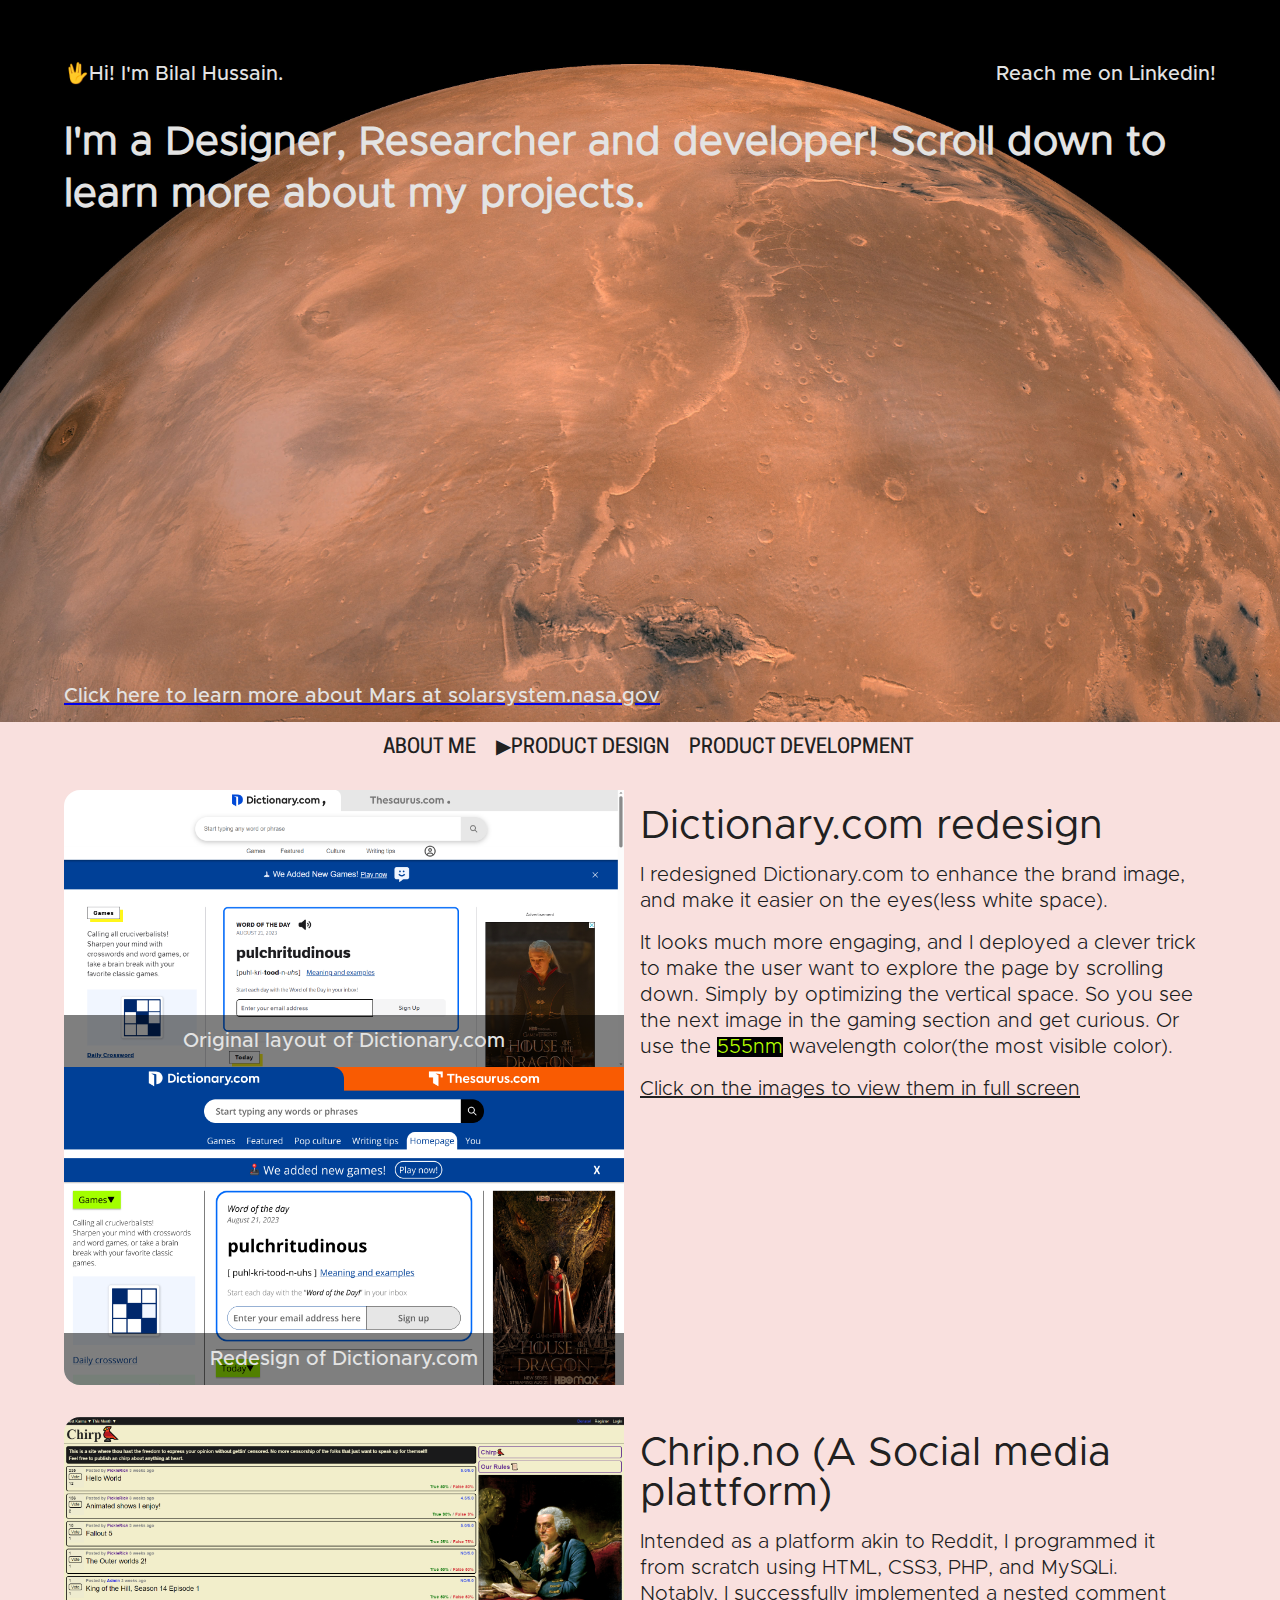
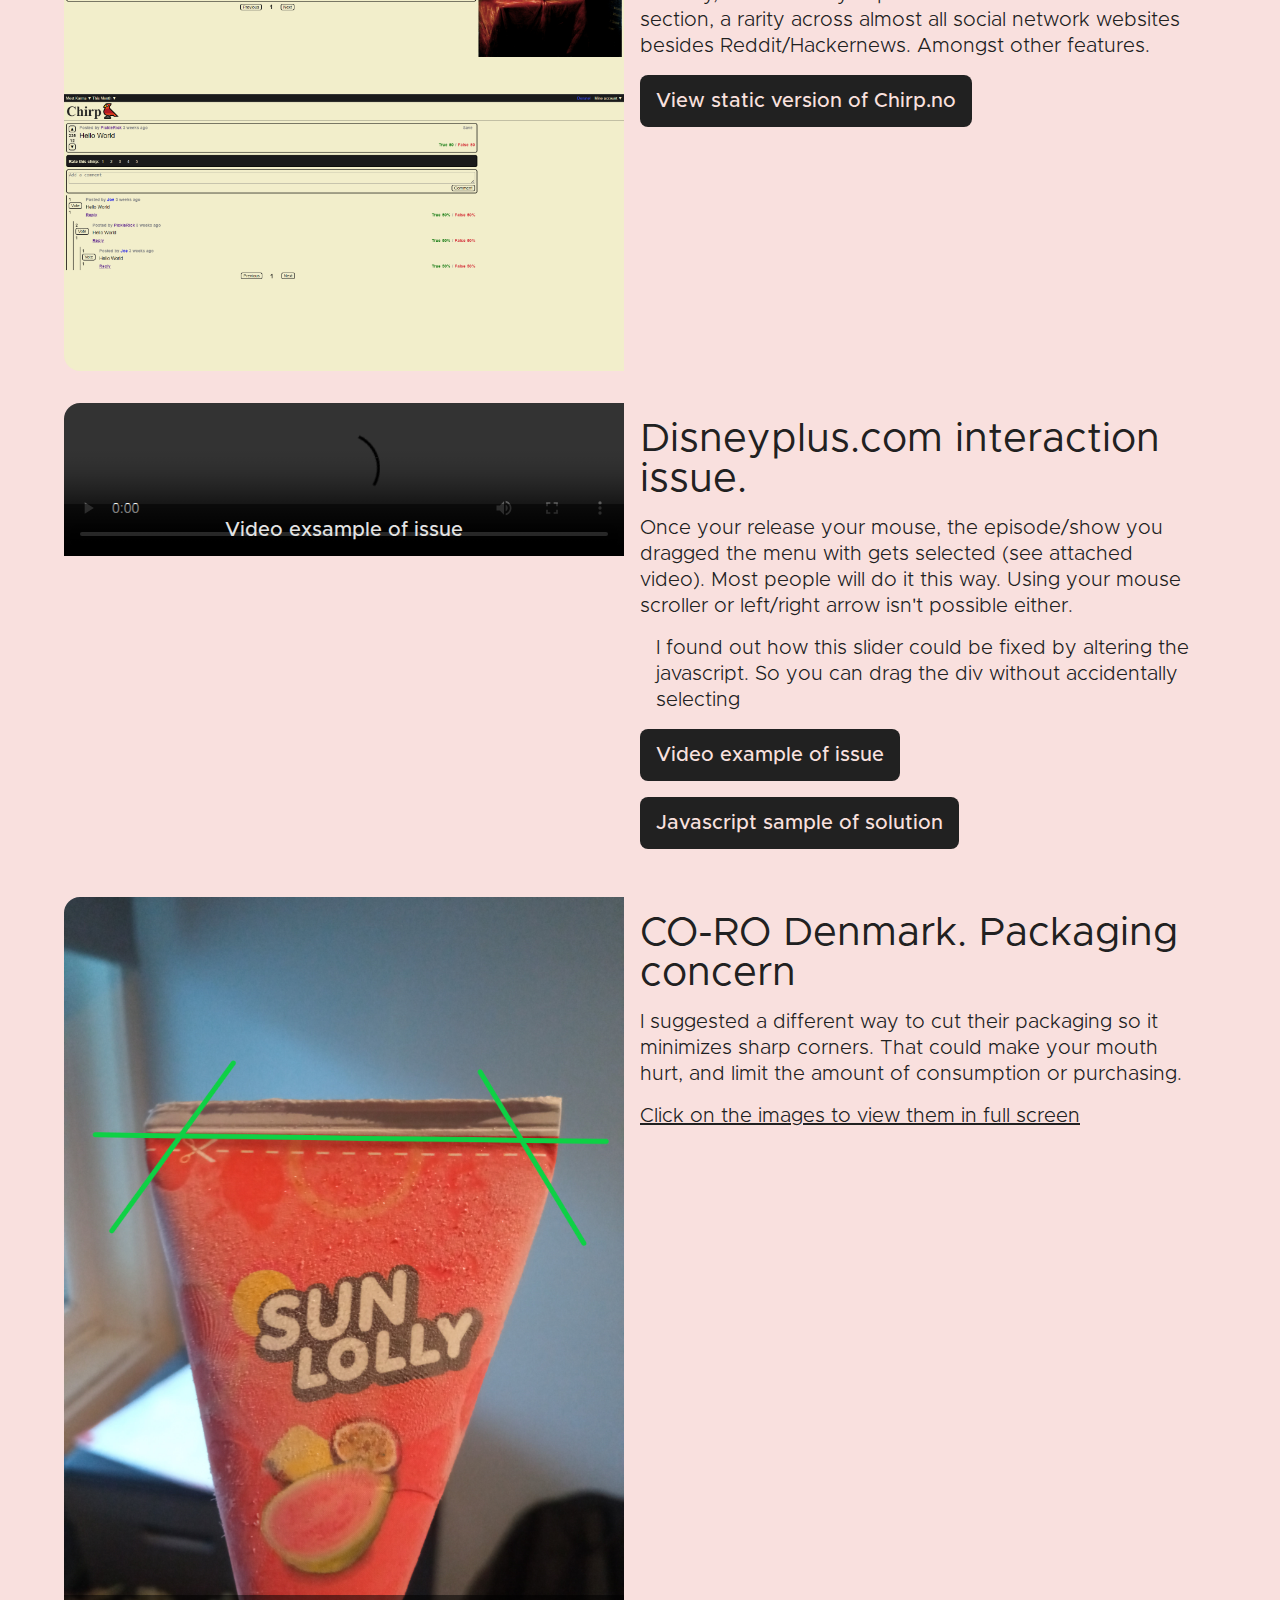
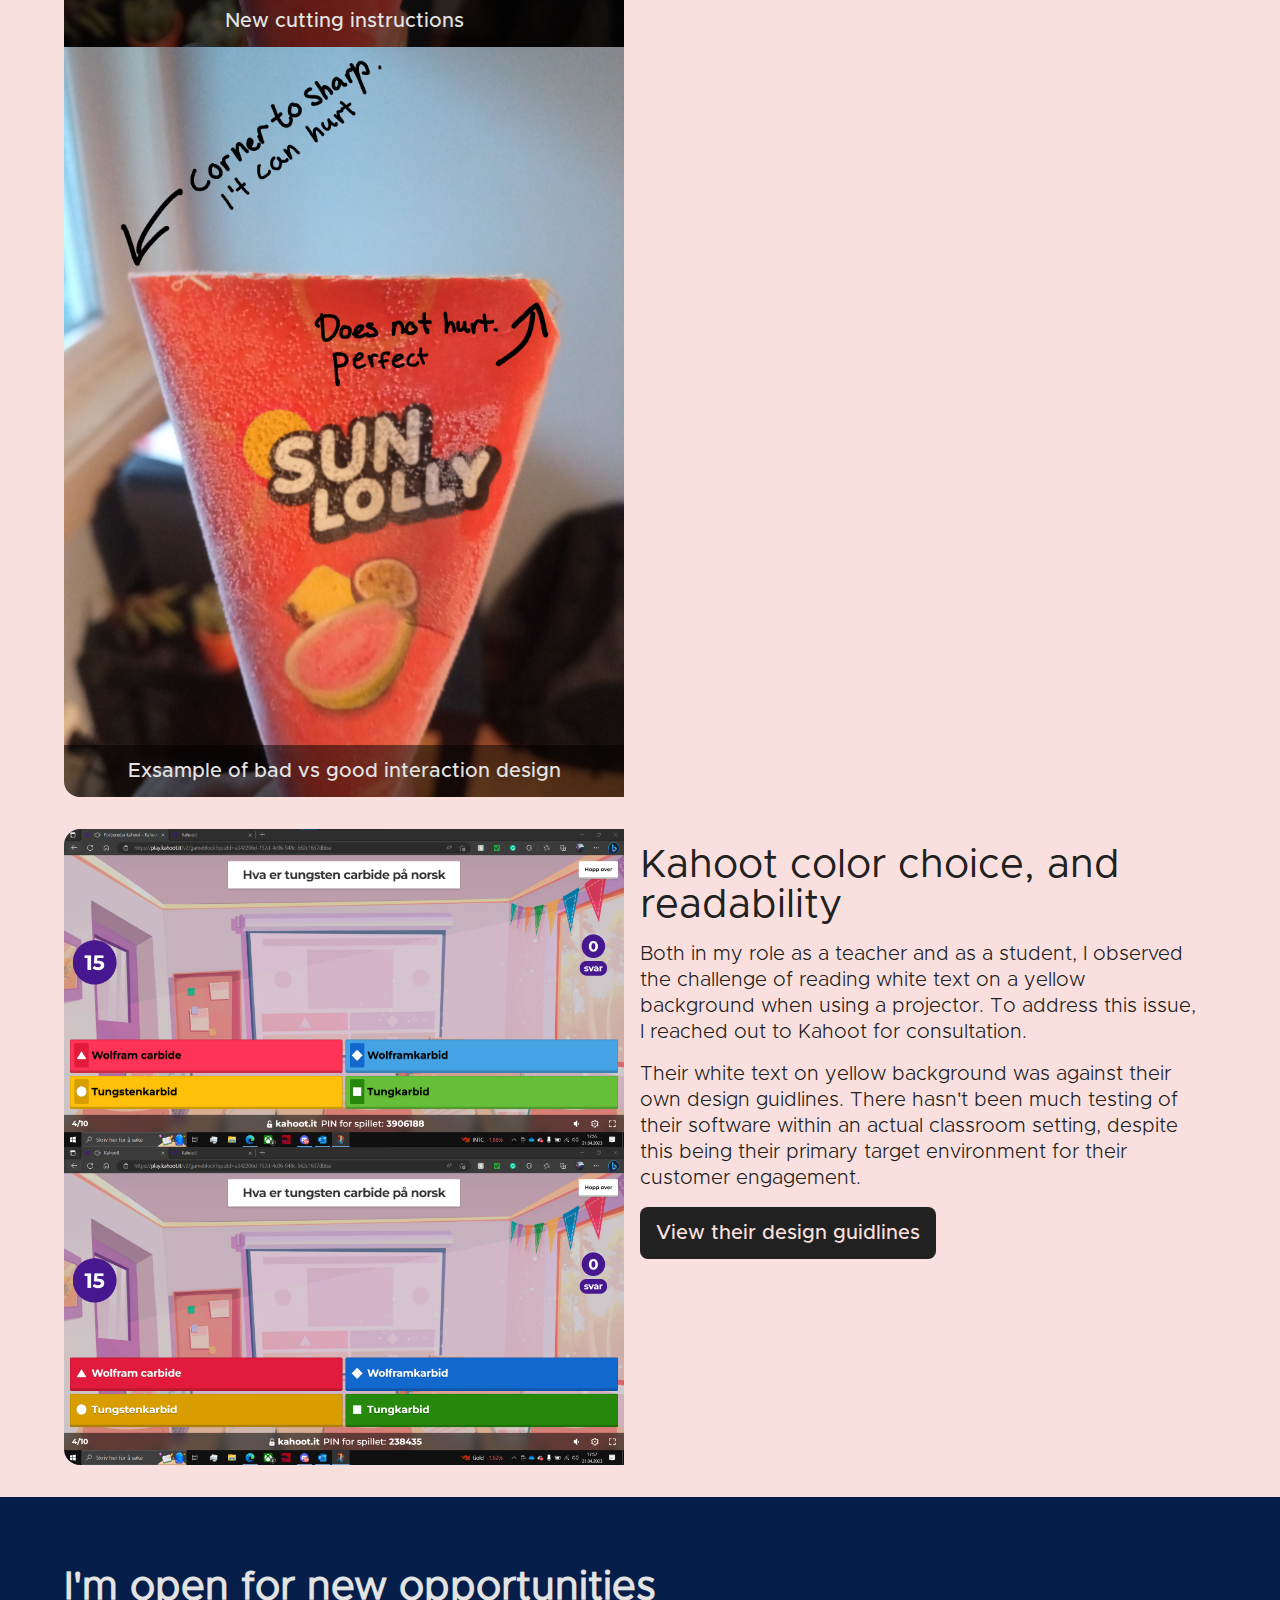
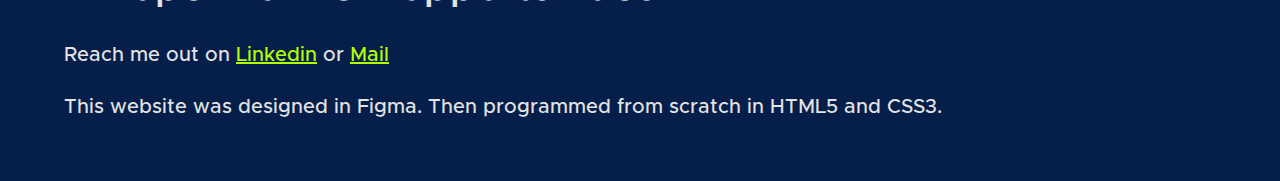
==== commit cbc5a928: "Add files via upload" ====
--- a/ProductDesign/index.html
+++ b/ProductDesign/index.html
@@ -42,7 +42,7 @@
                     <ul class="inline">
                         <li class="inline"><a href="../index.html">About me</a></li>
                         <li class="inline"><a href="../ProductDesign/index.html">▶Product design</a></li>
-                        <li class="inline"><a href="../Research/index.html">Research</a></li>
+                        
                         <li class="inline"><a href="../ProductDevelopment/index.html">Product development</a></li>
                     </ul>
                 </nav>
--- a/style/style1.css
+++ b/style/style1.css
@@ -146,13 +146,17 @@
 }
 
 div.mars {
-    min-height: 100dvh;
+    min-height: calc(100dvh - 126px);
     overflow: auto;
 
     display: flex;
     flex-direction: column;
     justify-content: space-between;
     box-sizing: inherit;
+
+    @media only screen and (max-width: 1050px) {
+        min-height: calc(100dvh - 64px);
+    }
 }
 
 div.greet{
@@ -194,7 +198,7 @@
 /* nav */
 
 nav.menu {
-    background-color: #f9eae2;
+    background-color: #f9e0de;
     padding: 16px;
     @media only screen and (max-width: 1050px) {
         padding: 0px;
@@ -220,16 +224,21 @@
 }
 
 section.main {
-    background:#f9eae2;
-    padding: 64px;
+    background:#f9e0de;
+    padding-top: 16px;
+    padding-bottom: 32px;
+    padding-right: 64px;
+    padding-left: 64px;
     display: flex;
     flex-direction: column;
     justify-content: space-between;
-    row-gap: 64px;
-
-    @media only screen and (max-width: 1050px) {
-        padding: 16px;
-        row-gap: 16px;
+    row-gap: 32px;
+
+    @media only screen and (max-width: 1050px) {
+        padding-top: 8px;
+        padding-right: 32px;
+        padding-left: 32px;
+        padding-bottom: 16px;
     }
 }
 
@@ -260,19 +269,19 @@
 div.article {
     display: flex;
     flex-direction: row;
-    background-color: #f9eae2;
+    background-color: #f9e0de;
     border-radius: 16px;
     overflow: hidden;
     max-width: 100%;
     transition: 400ms ease 0s;
-    /*transition: opacity ease 400ms, box-shadow ease 400ms;
-
-    box-shadow: 4px 8px 8px hsl(0deg 0% 0% / 0.36);
+    /*transition: opacity ease 400ms, box-shadow ease 400ms;*/
+
+    /*box-shadow: 4px 8px 8px hsl(0deg 0% 0% / 0.36);*/
 
     @media only screen and (max-width: 1050px) {
         flex-direction: column;
-        box-shadow: 2px 4px 4px hsl(0deg 0% 0% / 0.44);
-    }*/
+        /*box-shadow: 2px 4px 4px hsl(0deg 0% 0% / 0.44);*/
+    }
 }
 
 div.article:hover{
@@ -301,10 +310,10 @@
     display: flex;
     flex-direction: column;
     justify-content: space-between;
-    row-gap: 64px;
-
-    @media only screen and (max-width: 1050px) {
-        padding: 16px;
+    row-gap: 32px;
+
+    @media only screen and (max-width: 1050px) {
+        padding: 32px;
         row-gap: 16px;
     }
 }
@@ -319,10 +328,11 @@
 /* footer */
 
 footer.footer {
+    background-color: #061f4a;
     display: flex;
     flex-direction: column;
     padding: 64px;
-    row-gap: 64px;
+    row-gap: 32px;
 
     @media only screen and (max-width: 1050px) {
         display: flex;
@@ -359,6 +369,7 @@
     font-size: 40px;
     font-family: MetR, Arial, Helvetica, sans-serif;
     color: #E3E3E3;
+    line-height: 1.3em;
     
     text-decoration: none;
 
@@ -394,7 +405,7 @@
 ul.inline a {
     font-size: 20px;
     font-family: Oppen ,Arial, Helvetica, sans-serif;
-    color: #96705c;
+    color: #212121;
     text-transform: uppercase;
     text-decoration:none;
     transition: 400ms ease 0s;
@@ -406,7 +417,7 @@
 
 ul.inline a:hover {
     transition: 400ms ease 0s;
-    color: #3a3a3a;
+    color: #212121;
     text-decoration: underline;
 }
 
@@ -415,7 +426,7 @@
 p.article {
     font-size: 20px;
     font-family: MetL, Arial, Helvetica, sans-serif;
-    color: #3a3a3a;
+    color: #212121;
     line-height: 1.3em;
     
     text-decoration: none;
@@ -428,7 +439,7 @@
 p.title {
     font-size: 40px;
     font-family: MetR, Arial, Helvetica, sans-serif;
-    color: #3a3a3a;
+    color: #212121;
     
     text-decoration: none;
 
@@ -442,8 +453,8 @@
 button.article {
     font-size: 20px;
     font-family: MetM, Arial, Helvetica, sans-serif;
-    color: #f9eae2;
-    background-color: #3a3a3a;
+    color: #f9e0de;
+    background-color: #212121;
     padding: 16px;
     border-radius: 16px;
     width: fit-content;
@@ -481,7 +492,7 @@
 }
 
 button.article:active {
-    color: #3a3a3a;
+    color: #212121;
 }
 
 button.article:active:after {
@@ -498,7 +509,7 @@
     position: absolute;
     width: 100%;
     height: 100%;
-    background: #3a3a3a;;
+    background: #212121;;
     left: 0;
     top: 0;
     border-radius: 8px;
